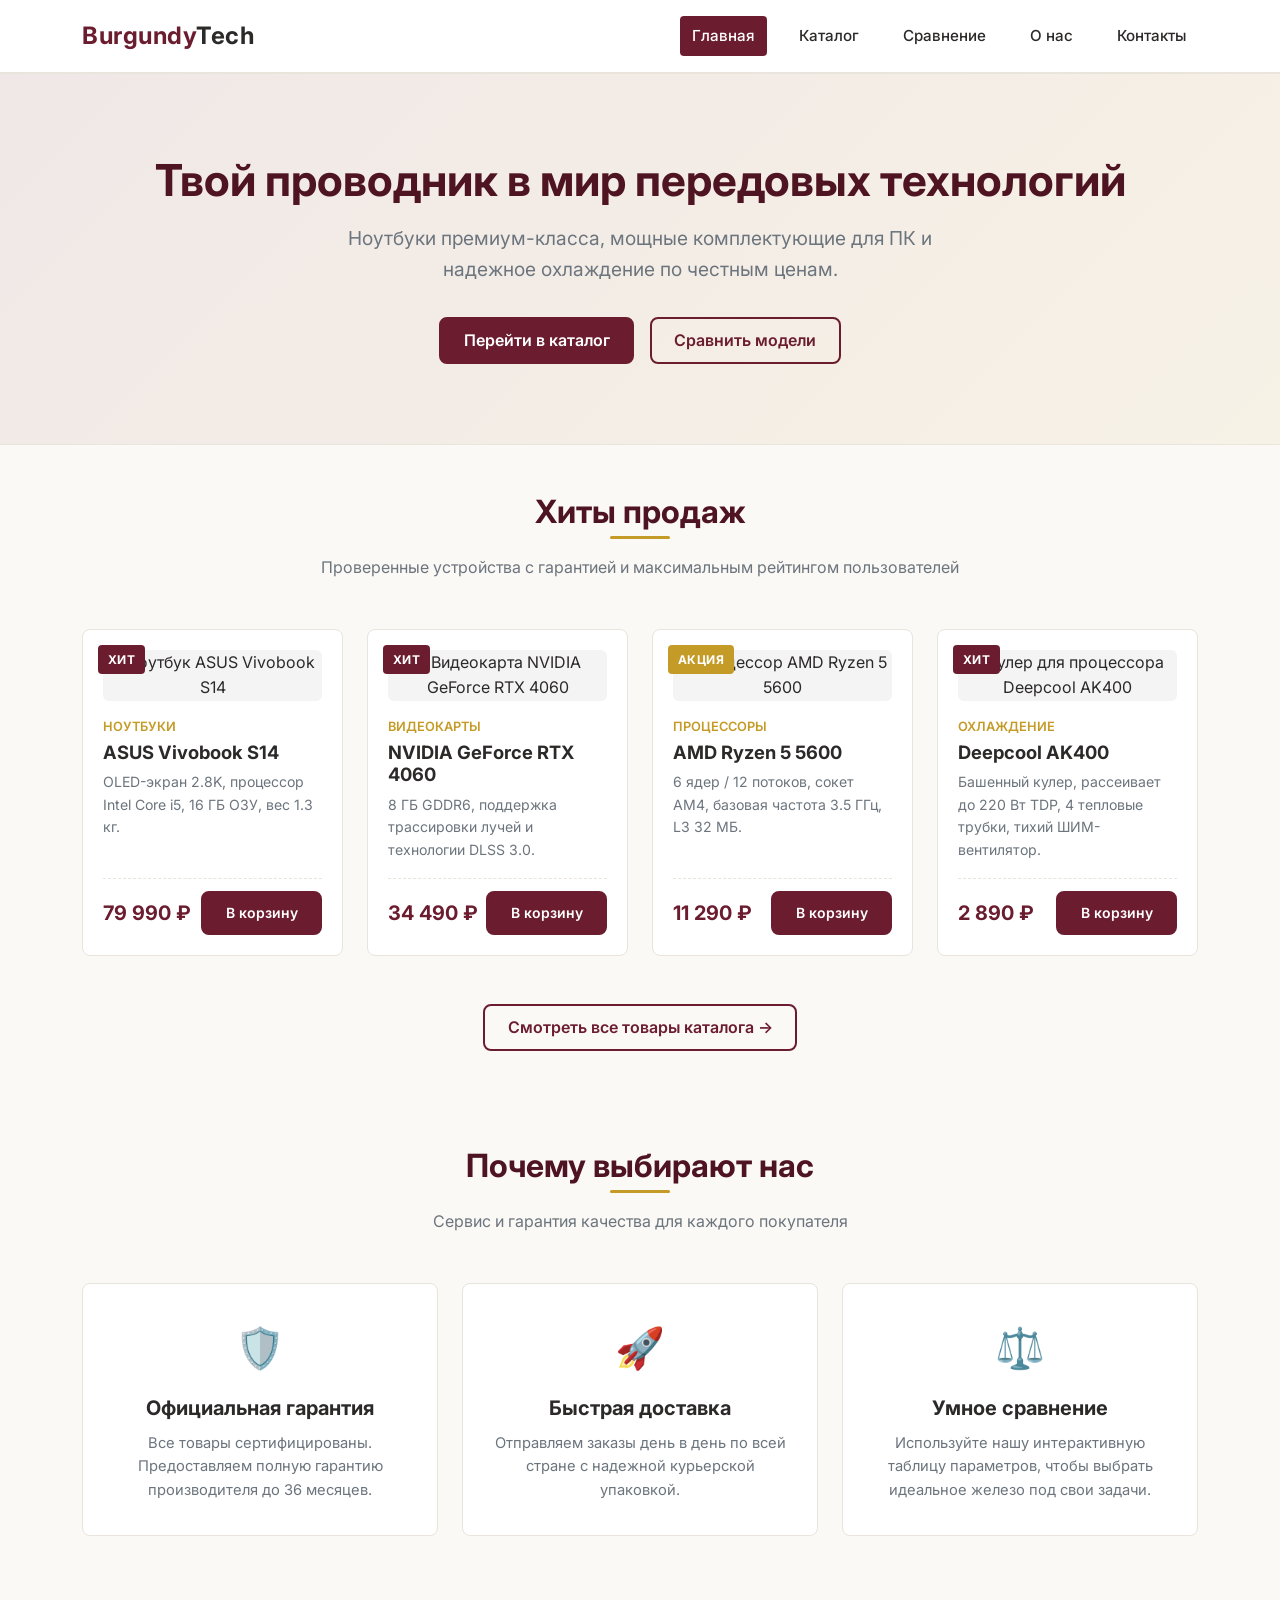
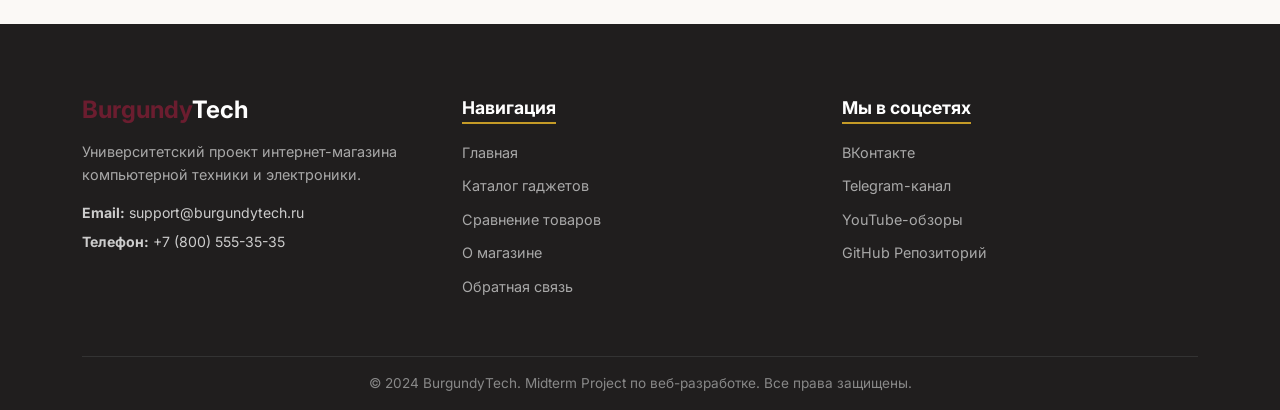
==== index.html @ b1517132 "Add homepage and product catalog" ====
<!DOCTYPE html>
<html lang="ru">
<head>
    <meta charset="UTF-8">
    <meta name="viewport" content="width=device-width, initial-scale=1.0">
    <title>BurgundyTech — Интернет-магазин современных гаджетов</title>
    <!-- Google Fonts: Inter -->
    <link rel="preconnect" href="https://fonts.googleapis.com">
    <link rel="preconnect" href="https://fonts.gstatic.com" crossorigin>
    <link href="https://fonts.googleapis.com/css2?family=Inter:wght@400;500;600;700&display=swap" rel="stylesheet">
    <!-- Bootstrap 5 CSS -->
    <link href="https://cdn.jsdelivr.net/npm/bootstrap@5.3.3/dist/css/bootstrap.min.css" rel="stylesheet">
    <!-- Собственные стили проекта -->
    <link rel="stylesheet" href="css/style.css">
</head>
<body>

    <!-- Шапка сайта -->
    <header class="site-header">
        <div class="container header-container">
            <a href="index.html" class="logo">
                <span class="logo-accent">Burgundy</span>Tech
            </a>
            <nav class="main-nav">
                <ul class="nav-list">
                    <li class="nav-item"><a href="index.html" class="nav-link active">Главная</a></li>
                    <li class="nav-item"><a href="catalog.html" class="nav-link">Каталог</a></li>
                    <li class="nav-item"><a href="compare.html" class="nav-link">Сравнение</a></li>
                    <li class="nav-item"><a href="about.html" class="nav-link">О нас</a></li>
                    <li class="nav-item"><a href="contact.html" class="nav-link">Контакты</a></li>
                </ul>
            </nav>
        </div>
    </header>

    <!-- Основной контент страницы -->
    <main>
        <!-- Баннер / Hero-секция -->
        <section class="hero-section text-center">
            <div class="container">
                <h1 class="hero-title">Твой проводник в мир передовых технологий</h1>
                <p class="hero-subtitle">
                    Ноутбуки премиум-класса, мощные комплектующие для ПК и надежное охлаждение по честным ценам.
                </p>
                <div class="hero-actions">
                    <a href="catalog.html" class="btn btn-burgundy">Перейти в каталог</a>
                    <a href="compare.html" class="btn btn-outline-burgundy">Сравнить модели</a>
                </div>
            </div>
        </section>

        <!-- Хиты продаж -->
        <section class="popular-products py-5">
            <div class="container">
                <div class="section-heading text-center mb-5">
                    <h2 class="section-title">Хиты продаж</h2>
                    <p class="section-subtitle">Проверенные устройства с гарантией и максимальным рейтингом пользователей</p>
                </div>

                <!-- Сетка карточек популярных товаров -->
                <div class="row g-4">
                    <!-- Товар 1: Ноутбук ASUS Vivobook S14 -->
                    <div class="col-12 col-md-6 col-lg-3">
                        <article class="product-card">
                            <span class="product-badge badge-hit">ХИТ</span>
                            <div class="product-image-wrap">
                                <img src="https://images.unsplash.com/photo-1496181133206-80ce9b88a853?auto=format&fit=crop&w=600&q=80" 
                                     alt="Ноутбук ASUS Vivobook S14" 
                                     class="product-image img-fluid" 
                                     loading="lazy">
                            </div>
                            <div class="product-info">
                                <span class="product-category">Ноутбуки</span>
                                <h3 class="product-title">ASUS Vivobook S14</h3>
                                <p class="product-desc">OLED-экран 2.8K, процессор Intel Core i5, 16 ГБ ОЗУ, вес 1.3 кг.</p>
                                <div class="product-footer">
                                    <span class="product-price">79 990 ₽</span>
                                    <a href="catalog.html" class="btn btn-sm btn-burgundy">В корзину</a>
                                </div>
                            </div>
                        </article>
                    </div>

                    <!-- Товар 2: Видеокарта RTX 4060 -->
                    <div class="col-12 col-md-6 col-lg-3">
                        <article class="product-card">
                            <span class="product-badge badge-hit">ХИТ</span>
                            <div class="product-image-wrap">
                                <img src="https://images.unsplash.com/photo-1591488320449-011701bb6704?auto=format&fit=crop&w=600&q=80" 
                                     alt="Видеокарта NVIDIA GeForce RTX 4060" 
                                     class="product-image img-fluid" 
                                     loading="lazy">
                            </div>
                            <div class="product-info">
                                <span class="product-category">Видеокарты</span>
                                <h3 class="product-title">NVIDIA GeForce RTX 4060</h3>
                                <p class="product-desc">8 ГБ GDDR6, поддержка трассировки лучей и технологии DLSS 3.0.</p>
                                <div class="product-footer">
                                    <span class="product-price">34 490 ₽</span>
                                    <a href="catalog.html" class="btn btn-sm btn-burgundy">В корзину</a>
                                </div>
                            </div>
                        </article>
                    </div>

                    <!-- Товар 3: Процессор AMD Ryzen 5 5600 -->
                    <div class="col-12 col-md-6 col-lg-3">
                        <article class="product-card">
                            <span class="product-badge badge-sale">АКЦИЯ</span>
                            <div class="product-image-wrap">
                                <img src="https://images.unsplash.com/photo-1591799264318-7e6ef8ddb7ea?auto=format&fit=crop&w=600&q=80" 
                                     alt="Процессор AMD Ryzen 5 5600" 
                                     class="product-image img-fluid" 
                                     loading="lazy">
                            </div>
                            <div class="product-info">
                                <span class="product-category">Процессоры</span>
                                <h3 class="product-title">AMD Ryzen 5 5600</h3>
                                <p class="product-desc">6 ядер / 12 потоков, сокет AM4, базовая частота 3.5 ГГц, L3 32 МБ.</p>
                                <div class="product-footer">
                                    <span class="product-price">11 290 ₽</span>
                                    <a href="catalog.html" class="btn btn-sm btn-burgundy">В корзину</a>
                                </div>
                            </div>
                        </article>
                    </div>

                    <!-- Товар 4: Кулер Deepcool AK400 -->
                    <div class="col-12 col-md-6 col-lg-3">
                        <article class="product-card">
                            <span class="product-badge badge-hit">ХИТ</span>
                            <div class="product-image-wrap">
                                <img src="https://images.unsplash.com/photo-1587202372634-32705e3bf49c?auto=format&fit=crop&w=600&q=80" 
                                     alt="Кулер для процессора Deepcool AK400" 
                                     class="product-image img-fluid" 
                                     loading="lazy">
                            </div>
                            <div class="product-info">
                                <span class="product-category">Охлаждение</span>
                                <h3 class="product-title">Deepcool AK400</h3>
                                <p class="product-desc">Башенный кулер, рассеивает до 220 Вт TDP, 4 тепловые трубки, тихий ШИМ-вентилятор.</p>
                                <div class="product-footer">
                                    <span class="product-price">2 890 ₽</span>
                                    <a href="catalog.html" class="btn btn-sm btn-burgundy">В корзину</a>
                                </div>
                            </div>
                        </article>
                    </div>
                </div>

                <div class="text-center mt-5">
                    <a href="catalog.html" class="btn btn-outline-burgundy">Смотреть все товары каталога →</a>
                </div>
            </div>
        </section>

        <!-- Преимущества магазина -->
        <section class="features-section py-5">
            <div class="container">
                <div class="section-heading text-center mb-5">
                    <h2 class="section-title">Почему выбирают нас</h2>
                    <p class="section-subtitle">Сервис и гарантия качества для каждого покупателя</p>
                </div>
                <div class="row g-4">
                    <div class="col-12 col-md-4">
                        <div class="feature-box text-center">
                            <div class="feature-icon">🛡️</div>
                            <h3 class="feature-title">Официальная гарантия</h3>
                            <p class="feature-text">Все товары сертифицированы. Предоставляем полную гарантию производителя до 36 месяцев.</p>
                        </div>
                    </div>
                    <div class="col-12 col-md-4">
                        <div class="feature-box text-center">
                            <div class="feature-icon">🚀</div>
                            <h3 class="feature-title">Быстрая доставка</h3>
                            <p class="feature-text">Отправляем заказы день в день по всей стране с надежной курьерской упаковкой.</p>
                        </div>
                    </div>
                    <div class="col-12 col-md-4">
                        <div class="feature-box text-center">
                            <div class="feature-icon">⚖️</div>
                            <h3 class="feature-title">Умное сравнение</h3>
                            <p class="feature-text">Используйте нашу интерактивную таблицу параметров, чтобы выбрать идеальное железо под свои задачи.</p>
                        </div>
                    </div>
                </div>
            </div>
        </section>
    </main>

    <!-- Подвал сайта -->
    <footer class="site-footer">
        <div class="container">
            <div class="row g-4 py-5">
                <div class="col-12 col-md-4">
                    <h4 class="footer-brand"><span class="logo-accent">Burgundy</span>Tech</h4>
                    <p class="footer-desc">
                        Университетский проект интернет-магазина компьютерной техники и электроники.
                    </p>
                    <p class="footer-contact"><strong>Email:</strong> support@burgundytech.ru</p>
                    <p class="footer-contact"><strong>Телефон:</strong> +7 (800) 555-35-35</p>
                </div>
                <div class="col-6 col-md-4">
                    <h5 class="footer-title">Навигация</h5>
                    <ul class="footer-links">
                        <li><a href="index.html">Главная</a></li>
                        <li><a href="catalog.html">Каталог гаджетов</a></li>
                        <li><a href="compare.html">Сравнение товаров</a></li>
                        <li><a href="about.html">О магазине</a></li>
                        <li><a href="contact.html">Обратная связь</a></li>
                    </ul>
                </div>
                <div class="col-6 col-md-4">
                    <h5 class="footer-title">Мы в соцсетях</h5>
                    <ul class="footer-links">
                        <li><a href="https://vk.com" target="_blank" rel="noopener">ВКонтакте</a></li>
                        <li><a href="https://t.me" target="_blank" rel="noopener">Telegram-канал</a></li>
                        <li><a href="https://youtube.com" target="_blank" rel="noopener">YouTube-обзоры</a></li>
                        <li><a href="https://github.com" target="_blank" rel="noopener">GitHub Репозиторий</a></li>
                    </ul>
                </div>
            </div>
            <div class="footer-bottom text-center py-3">
                <p class="mb-0">© 2024 BurgundyTech. Midterm Project по веб-разработке. Все права защищены.</p>
            </div>
        </div>
    </footer>

</body>
</html>
---- css/style.css ----
/* ==========================================================================
   1. ПЕРЕМЕННЫЕ И БАЗОВЫЕ НАСТРОЙКИ
   ========================================================================== */
:root {
    /* Цветовая палитра проекта */
    --color-primary: #6b1d2f;        /* Благородный бургунди */
    --color-primary-dark: #4f1422;   /* Темный бургунди для hover-состояний */
    --color-accent: #c59b27;         /* Песочно-золотой акцент */
    --color-bg-light: #fbf9f6;       /* Мягкий светлый/кремовый фон */
    --color-text-dark: #2c2929;      /* Глубокий темно-серый цвет для чтения */
    --color-text-muted: #6c757d;     /* Приглушенный серый текст */
    --color-border: #e9e4dc;         /* Цвет рамок и разделителей */
    --color-white: #ffffff;          /* Чистый белый цвет */

    /* Типографика и геометрия */
    --font-main: 'Inter', sans-serif;
    --border-radius: 8px;
    --transition-speed: 0.25s;
}

/* Сброс и базовые стили документа */
*, *::before, *::after {
    box-sizing: border-box;
}

body {
    font-family: var(--font-main);
    color: var(--color-text-dark);
    background-color: var(--color-bg-light);
    line-height: 1.6;
    margin: 0;
    padding: 0;
}

/* Заголовки */
h1, h2, h3, h4, h5, h6 {
    color: var(--color-text-dark);
    font-weight: 700;
}

a {
    color: var(--color-primary);
    text-decoration: none;
    transition: color var(--transition-speed) ease;
}

a:hover, a:focus {
    color: var(--color-primary-dark);
}

/* ==========================================================================
   2. ШАПКА И НАВИГАЦИЯ (FLEXBOX)
   ========================================================================== */
.site-header {
    background-color: var(--color-white);
    border-bottom: 2px solid var(--color-border);
    position: sticky;
    top: 0;
    z-index: 1000;
}

/* Flex-контейнер для логотипа и меню */
.header-container {
    display: flex;
    justify-content: space-between;
    align-items: center;
    padding-top: 1rem;
    padding-bottom: 1rem;
}

.logo {
    font-size: 1.5rem;
    font-weight: 700;
    color: var(--color-text-dark);
    letter-spacing: 0.5px;
}

.logo:hover {
    color: var(--color-text-dark);
}

.logo-accent {
    color: var(--color-primary);
}

/* Flex-меню навигации */
.nav-list {
    display: flex;
    list-style: none;
    margin: 0;
    padding: 0;
    gap: 1.25rem;
    align-items: center;
}

.nav-link {
    font-size: 0.95rem;
    font-weight: 500;
    color: var(--color-text-dark);
    padding: 0.5rem 0.75rem;
    border-radius: 4px;
    transition: all var(--transition-speed) ease;
}

.nav-link:hover, 
.nav-link:focus {
    color: var(--color-primary);
    background-color: rgba(107, 29, 47, 0.08);
}

.nav-link.active {
    color: var(--color-white);
    background-color: var(--color-primary);
}

/* ==========================================================================
   3. КНОПКИ (BUTTONS)
   ========================================================================== */
.btn-burgundy {
    background-color: var(--color-primary);
    color: var(--color-white);
    border: 2px solid var(--color-primary);
    border-radius: var(--border-radius);
    padding: 0.6rem 1.4rem;
    font-weight: 600;
    display: inline-block;
    transition: all var(--transition-speed) ease;
}

.btn-burgundy:hover, 
.btn-burgundy:focus {
    background-color: var(--color-primary-dark);
    border-color: var(--color-primary-dark);
    color: var(--color-white);
    transform: translateY(-2px);
    box-shadow: 0 4px 10px rgba(107, 29, 47, 0.25);
}

.btn-outline-burgundy {
    background-color: transparent;
    color: var(--color-primary);
    border: 2px solid var(--color-primary);
    border-radius: var(--border-radius);
    padding: 0.6rem 1.4rem;
    font-weight: 600;
    display: inline-block;
    transition: all var(--transition-speed) ease;
}

.btn-outline-burgundy:hover, 
.btn-outline-burgundy:focus {
    background-color: var(--color-primary);
    color: var(--color-white);
    transform: translateY(-2px);
    box-shadow: 0 4px 10px rgba(107, 29, 47, 0.2);
}

/* ==========================================================================
   4. СЕКЦИИ И ТИПОГРАФИКА
   ========================================================================== */
.hero-section {
    background: linear-gradient(135deg, rgba(107, 29, 47, 0.08) 0%, rgba(197, 155, 39, 0.08) 100%);
    padding: 5rem 1rem;
    border-bottom: 1px solid var(--color-border);
}

.hero-title {
    font-size: 2.75rem;
    margin-bottom: 1rem;
    color: var(--color-primary-dark);
}

.hero-subtitle {
    font-size: 1.2rem;
    color: var(--color-text-muted);
    max-width: 650px;
    margin: 0 auto 2rem auto;
}

.hero-actions {
    display: flex;
    gap: 1rem;
    justify-content: center;
    flex-wrap: wrap;
}

.section-title {
    font-size: 2rem;
    color: var(--color-primary-dark);
    position: relative;
    display: inline-block;
    padding-bottom: 0.5rem;
}

.section-title::after {
    content: '';
    position: absolute;
    bottom: 0;
    left: 50%;
    transform: translateX(-50%);
    width: 60px;
    height: 3px;
    background-color: var(--color-accent);
    border-radius: 2px;
}

.section-subtitle {
    color: var(--color-text-muted);
    font-size: 1rem;
    margin-top: 0.5rem;
}

/* ==========================================================================
   5. КАРТОЧКА ТОВАРА И ПОЗИЦИОНИРОВАНИЕ (RELATIVE / ABSOLUTE)
   ========================================================================== */
.product-card {
    position: relative; /* Для абсолютного позиционирования бейджа */
    background-color: var(--color-white);
    border: 1px solid var(--color-border);
    border-radius: var(--border-radius);
    padding: 1.25rem;
    display: flex;
    flex-direction: column;
    height: 100%;
    transition: transform var(--transition-speed) ease, box-shadow var(--transition-speed) ease;
}

.product-card:hover {
    transform: translateY(-5px);
    box-shadow: 0 8px 20px rgba(0, 0, 0, 0.08);
}

/* Бейджики: абсолютное позиционирование */
.product-badge {
    position: absolute;
    top: 15px;
    left: 15px;
    z-index: 5;
    padding: 0.3rem 0.6rem;
    font-size: 0.75rem;
    font-weight: 700;
    letter-spacing: 0.5px;
    border-radius: 4px;
    text-transform: uppercase;
}

.badge-hit {
    background-color: var(--color-primary);
    color: var(--color-white);
}

.badge-sale {
    background-color: var(--color-accent);
    color: var(--color-white);
}

.product-image-wrap {
    overflow: hidden;
    border-radius: 6px;
    background-color: #f4f4f4;
    text-align: center;
    margin-bottom: 1rem;
}

.product-image {
    width: 100%;
    height: 200px;
    object-fit: cover;
    transition: transform var(--transition-speed) ease;
}

.product-card:hover .product-image {
    transform: scale(1.03);
}

.product-info {
    display: flex;
    flex-direction: column;
    flex-grow: 1;
}

.product-category {
    font-size: 0.8rem;
    color: var(--color-accent);
    text-transform: uppercase;
    font-weight: 600;
    margin-bottom: 0.25rem;
}

.product-title {
    font-size: 1.15rem;
    margin-bottom: 0.5rem;
}

.product-desc {
    font-size: 0.88rem;
    color: var(--color-text-muted);
    flex-grow: 1;
    margin-bottom: 1rem;
}

.product-footer {
    display: flex;
    justify-content: space-between;
    align-items: center;
    margin-top: auto;
    padding-top: 0.75rem;
    border-top: 1px dashed var(--color-border);
}

.product-price {
    font-size: 1.25rem;
    font-weight: 700;
    color: var(--color-primary);
}

/* ==========================================================================
   6. СЕТКА КАТАЛОГА (CSS GRID)
   ========================================================================== */
.catalog-grid {
    display: grid;
    grid-template-columns: repeat(auto-fill, minmax(260px, 1fr));
    gap: 1.75rem;
}

.filter-badge-list {
    display: flex;
    gap: 0.5rem;
    flex-wrap: wrap;
    margin-bottom: 2rem;
}

.filter-badge {
    padding: 0.4rem 1rem;
    border-radius: 20px;
    border: 1px solid var(--color-border);
    background-color: var(--color-white);
    font-size: 0.85rem;
    font-weight: 500;
    color: var(--color-text-dark);
    cursor: pointer;
    transition: all var(--transition-speed) ease;
}

.filter-badge:hover, 
.filter-badge.active {
    background-color: var(--color-primary);
    color: var(--color-white);
    border-color: var(--color-primary);
}

/* ==========================================================================
   7. ТАБЛИЦА СРАВНЕНИЯ (:NTH-CHILD)
   ========================================================================== */
.compare-table-wrapper {
    background-color: var(--color-white);
    border-radius: var(--border-radius);
    border: 1px solid var(--color-border);
    overflow-x: auto;
    box-shadow: 0 4px 12px rgba(0, 0, 0, 0.03);
}

.compare-table {
    width: 100%;
    margin-bottom: 0;
    border-collapse: collapse;
}

.compare-table th, 
.compare-table td {
    padding: 1rem 1.25rem;
    vertical-align: middle;
    border: 1px solid var(--color-border);
}

.compare-table thead th {
    background-color: var(--color-primary);
    color: var(--color-white);
    font-weight: 600;
    text-align: center;
}

.compare-table thead th:first-child {
    text-align: left;
    background-color: var(--color-primary-dark);
}

/* Эффект чередования строк (:nth-child) */
.compare-table tbody tr:nth-child(even) {
    background-color: rgba(107, 29, 47, 0.03);
}

.compare-table tbody tr:hover {
    background-color: rgba(197, 155, 39, 0.08);
}

.param-title {
    font-weight: 600;
    color: var(--color-text-dark);
    background-color: var(--color-bg-light);
}

/* ==========================================================================
   8. ФОРМА ОБРАТНОЙ СВЯЗИ (:FOCUS)
   ========================================================================== */
.contact-card {
    background-color: var(--color-white);
    border: 1px solid var(--color-border);
    border-radius: var(--border-radius);
    padding: 2.5rem;
    box-shadow: 0 4px 15px rgba(0, 0, 0, 0.04);
}

.form-label {
    font-weight: 600;
    font-size: 0.9rem;
    margin-bottom: 0.4rem;
}

.form-control, .form-select {
    border: 1px solid var(--color-border);
    border-radius: 6px;
    padding: 0.65rem 0.9rem;
    font-size: 0.95rem;
    transition: border-color var(--transition-speed) ease, box-shadow var(--transition-speed) ease;
}

/* Стилизация :focus для полей формы */
.form-control:focus, 
.form-select:focus {
    border-color: var(--color-primary);
    box-shadow: 0 0 0 0.2rem rgba(107, 29, 47, 0.2);
    outline: none;
}

/* ==========================================================================
   9. БЛОКИ ПРЕИМУЩЕСТВ И «О НАС»
   ========================================================================== */
.feature-box, .about-card {
    background-color: var(--color-white);
    border: 1px solid var(--color-border);
    border-radius: var(--border-radius);
    padding: 2rem 1.5rem;
    height: 100%;
    transition: transform var(--transition-speed) ease;
}

.feature-box:hover, .about-card:hover {
    transform: translateY(-4px);
}

.feature-icon {
    font-size: 2.5rem;
    margin-bottom: 1rem;
}

.feature-title {
    font-size: 1.25rem;
    margin-bottom: 0.75rem;
}

.feature-text {
    color: var(--color-text-muted);
    font-size: 0.92rem;
    margin-bottom: 0;
}

/* Статистика на странице «О нас» */
.stat-box {
    text-align: center;
    padding: 1.5rem;
    background-color: var(--color-white);
    border: 1px solid var(--color-border);
    border-radius: var(--border-radius);
}

.stat-number {
    font-size: 2.5rem;
    font-weight: 700;
    color: var(--color-primary);
    display: block;
}

.stat-text {
    font-size: 0.95rem;
    color: var(--color-text-muted);
}

/* ==========================================================================
   10. ПОДВАЛ (FOOTER)
   ========================================================================== */
.site-footer {
    background-color: #201e1e;
    color: #e5e5e5;
    margin-top: 4rem;
}

.footer-brand {
    color: var(--color-white);
    margin-bottom: 1rem;
}

.footer-desc {
    color: #a8a8a8;
    font-size: 0.9rem;
}

.footer-contact {
    color: #cccccc;
    font-size: 0.88rem;
    margin-bottom: 0.4rem;
}

.footer-title {
    color: var(--color-white);
    font-size: 1.1rem;
    margin-bottom: 1rem;
    border-bottom: 2px solid var(--color-accent);
    display: inline-block;
    padding-bottom: 0.25rem;
}

.footer-links {
    list-style: none;
    padding: 0;
    margin: 0;
}

.footer-links li {
    margin-bottom: 0.5rem;
}

.footer-links a {
    color: #a8a8a8;
    font-size: 0.9rem;
    transition: color var(--transition-speed) ease;
}

.footer-links a:hover, 
.footer-links a:focus {
    color: var(--color-accent);
    padding-left: 4px;
}

.footer-bottom {
    border-top: 1px solid #333333;
    color: #888888;
    font-size: 0.85rem;
}

/* ==========================================================================
   11. КАСТОМНЫЕ МЕДИА-ЗАПРОСЫ (@MEDIA BREAKPOINTS)
   ========================================================================== */

/* Брейкпоинт 1: Планшеты (экраны до 768px) */
@media (max-width: 768px) {
    .header-container {
        flex-direction: column;
        gap: 1rem;
        text-align: center;
    }

    .nav-list {
        flex-wrap: wrap;
        justify-content: center;
        gap: 0.5rem;
    }

    .hero-title {
        font-size: 2rem;
    }

    .hero-subtitle {
        font-size: 1rem;
    }

    .hero-actions {
        flex-direction: column;
        align-items: stretch;
    }

    .contact-card {
        padding: 1.5rem;
    }
}

/* Брейкпоинт 2: Смартфоны (экраны до 576px) */
@media (max-width: 576px) {
    .section-title {
        font-size: 1.6rem;
    }

    .nav-link {
        font-size: 0.85rem;
        padding: 0.4rem 0.6rem;
    }

    .product-price {
        font-size: 1.1rem;
    }

    .btn-burgundy, .btn-outline-burgundy {
        width: 100%;
        text-align: center;
    }
}
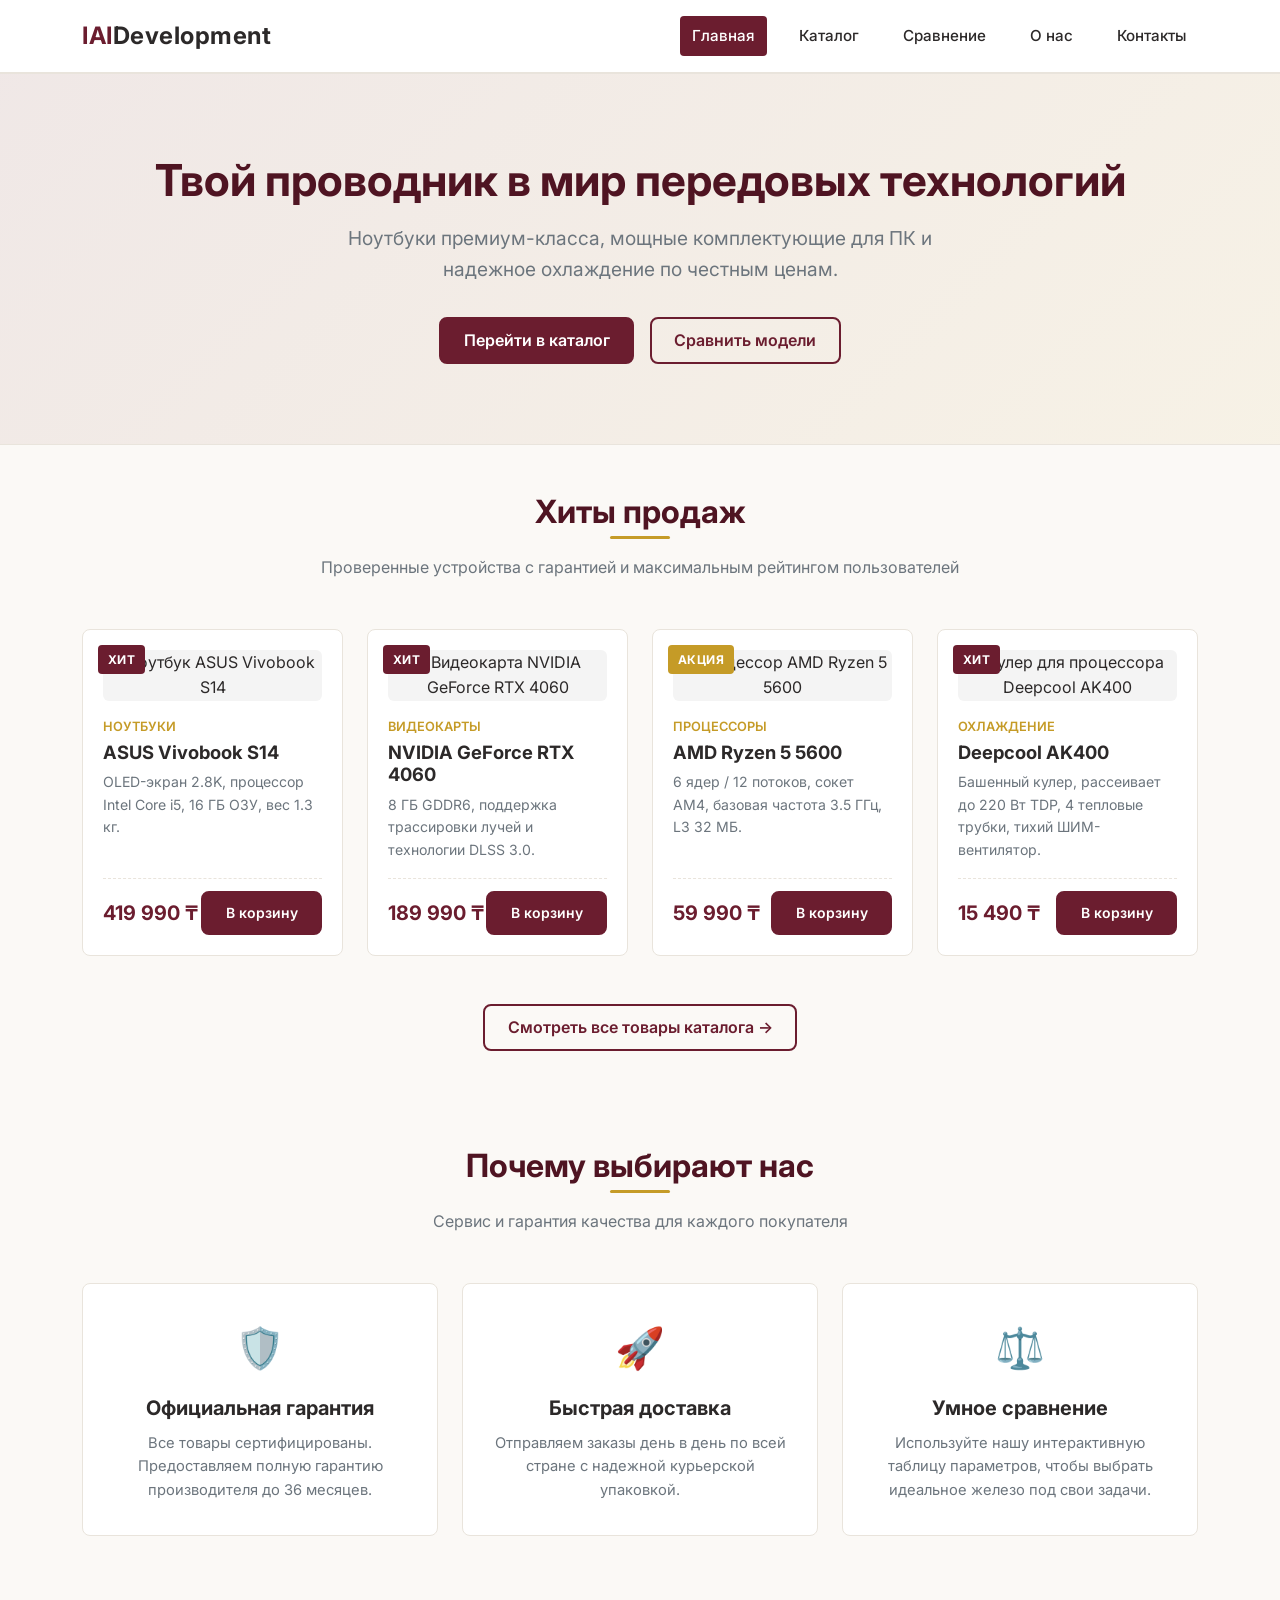
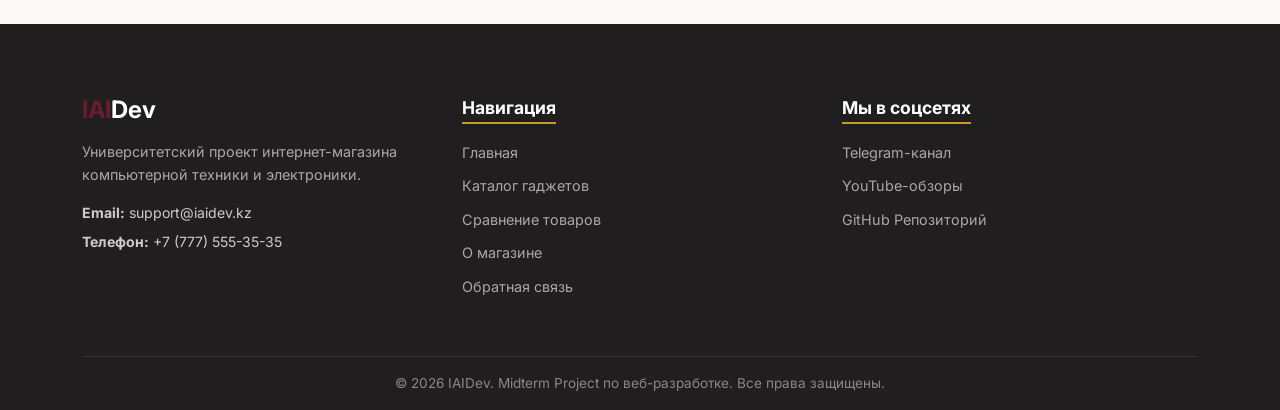
==== commit 17c0a3ce: "Add about, contact, comparison pages" ====
--- a/index.html
+++ b/index.html
@@ -3,23 +3,19 @@
 <head>
     <meta charset="UTF-8">
     <meta name="viewport" content="width=device-width, initial-scale=1.0">
-    <title>BurgundyTech — Интернет-магазин современных гаджетов</title>
-    <!-- Google Fonts: Inter -->
+    <title>IAIDev — Интернет-магазин современных гаджетов</title>
     <link rel="preconnect" href="https://fonts.googleapis.com">
     <link rel="preconnect" href="https://fonts.gstatic.com" crossorigin>
     <link href="https://fonts.googleapis.com/css2?family=Inter:wght@400;500;600;700&display=swap" rel="stylesheet">
-    <!-- Bootstrap 5 CSS -->
     <link href="https://cdn.jsdelivr.net/npm/bootstrap@5.3.3/dist/css/bootstrap.min.css" rel="stylesheet">
-    <!-- Собственные стили проекта -->
     <link rel="stylesheet" href="css/style.css">
 </head>
 <body>
 
-    <!-- Шапка сайта -->
     <header class="site-header">
         <div class="container header-container">
             <a href="index.html" class="logo">
-                <span class="logo-accent">Burgundy</span>Tech
+                <span class="logo-accent">IAI</span>Development
             </a>
             <nav class="main-nav">
                 <ul class="nav-list">
@@ -33,9 +29,7 @@
         </div>
     </header>
 
-    <!-- Основной контент страницы -->
     <main>
-        <!-- Баннер / Hero-секция -->
         <section class="hero-section text-center">
             <div class="container">
                 <h1 class="hero-title">Твой проводник в мир передовых технологий</h1>
@@ -49,7 +43,6 @@
             </div>
         </section>
 
-        <!-- Хиты продаж -->
         <section class="popular-products py-5">
             <div class="container">
                 <div class="section-heading text-center mb-5">
@@ -57,9 +50,7 @@
                     <p class="section-subtitle">Проверенные устройства с гарантией и максимальным рейтингом пользователей</p>
                 </div>
 
-                <!-- Сетка карточек популярных товаров -->
                 <div class="row g-4">
-                    <!-- Товар 1: Ноутбук ASUS Vivobook S14 -->
                     <div class="col-12 col-md-6 col-lg-3">
                         <article class="product-card">
                             <span class="product-badge badge-hit">ХИТ</span>
@@ -74,14 +65,13 @@
                                 <h3 class="product-title">ASUS Vivobook S14</h3>
                                 <p class="product-desc">OLED-экран 2.8K, процессор Intel Core i5, 16 ГБ ОЗУ, вес 1.3 кг.</p>
                                 <div class="product-footer">
-                                    <span class="product-price">79 990 ₽</span>
-                                    <a href="catalog.html" class="btn btn-sm btn-burgundy">В корзину</a>
-                                </div>
-                            </div>
-                        </article>
-                    </div>
-
-                    <!-- Товар 2: Видеокарта RTX 4060 -->
+                                    <span class="product-price">419 990 ₸</span>
+                                    <a href="catalog.html" class="btn btn-sm btn-burgundy">В корзину</a>
+                                </div>
+                            </div>
+                        </article>
+                    </div>
+
                     <div class="col-12 col-md-6 col-lg-3">
                         <article class="product-card">
                             <span class="product-badge badge-hit">ХИТ</span>
@@ -96,14 +86,13 @@
                                 <h3 class="product-title">NVIDIA GeForce RTX 4060</h3>
                                 <p class="product-desc">8 ГБ GDDR6, поддержка трассировки лучей и технологии DLSS 3.0.</p>
                                 <div class="product-footer">
-                                    <span class="product-price">34 490 ₽</span>
-                                    <a href="catalog.html" class="btn btn-sm btn-burgundy">В корзину</a>
-                                </div>
-                            </div>
-                        </article>
-                    </div>
-
-                    <!-- Товар 3: Процессор AMD Ryzen 5 5600 -->
+                                    <span class="product-price">189 990 ₸</span>
+                                    <a href="catalog.html" class="btn btn-sm btn-burgundy">В корзину</a>
+                                </div>
+                            </div>
+                        </article>
+                    </div>
+
                     <div class="col-12 col-md-6 col-lg-3">
                         <article class="product-card">
                             <span class="product-badge badge-sale">АКЦИЯ</span>
@@ -118,14 +107,13 @@
                                 <h3 class="product-title">AMD Ryzen 5 5600</h3>
                                 <p class="product-desc">6 ядер / 12 потоков, сокет AM4, базовая частота 3.5 ГГц, L3 32 МБ.</p>
                                 <div class="product-footer">
-                                    <span class="product-price">11 290 ₽</span>
-                                    <a href="catalog.html" class="btn btn-sm btn-burgundy">В корзину</a>
-                                </div>
-                            </div>
-                        </article>
-                    </div>
-
-                    <!-- Товар 4: Кулер Deepcool AK400 -->
+                                    <span class="product-price">59 990 ₸</span>
+                                    <a href="catalog.html" class="btn btn-sm btn-burgundy">В корзину</a>
+                                </div>
+                            </div>
+                        </article>
+                    </div>
+
                     <div class="col-12 col-md-6 col-lg-3">
                         <article class="product-card">
                             <span class="product-badge badge-hit">ХИТ</span>
@@ -140,7 +128,7 @@
                                 <h3 class="product-title">Deepcool AK400</h3>
                                 <p class="product-desc">Башенный кулер, рассеивает до 220 Вт TDP, 4 тепловые трубки, тихий ШИМ-вентилятор.</p>
                                 <div class="product-footer">
-                                    <span class="product-price">2 890 ₽</span>
+                                    <span class="product-price">15 490 ₸</span>
                                     <a href="catalog.html" class="btn btn-sm btn-burgundy">В корзину</a>
                                 </div>
                             </div>
@@ -154,7 +142,6 @@
             </div>
         </section>
 
-        <!-- Преимущества магазина -->
         <section class="features-section py-5">
             <div class="container">
                 <div class="section-heading text-center mb-5">
@@ -188,17 +175,16 @@
         </section>
     </main>
 
-    <!-- Подвал сайта -->
     <footer class="site-footer">
         <div class="container">
             <div class="row g-4 py-5">
                 <div class="col-12 col-md-4">
-                    <h4 class="footer-brand"><span class="logo-accent">Burgundy</span>Tech</h4>
+                    <h4 class="footer-brand"><span class="logo-accent">IAI</span>Dev</h4>
                     <p class="footer-desc">
                         Университетский проект интернет-магазина компьютерной техники и электроники.
                     </p>
-                    <p class="footer-contact"><strong>Email:</strong> support@burgundytech.ru</p>
-                    <p class="footer-contact"><strong>Телефон:</strong> +7 (800) 555-35-35</p>
+                    <p class="footer-contact"><strong>Email:</strong> support@iaidev.kz</p>
+                    <p class="footer-contact"><strong>Телефон:</strong> +7 (777) 555-35-35</p>
                 </div>
                 <div class="col-6 col-md-4">
                     <h5 class="footer-title">Навигация</h5>
@@ -213,7 +199,6 @@
                 <div class="col-6 col-md-4">
                     <h5 class="footer-title">Мы в соцсетях</h5>
                     <ul class="footer-links">
-                        <li><a href="https://vk.com" target="_blank" rel="noopener">ВКонтакте</a></li>
                         <li><a href="https://t.me" target="_blank" rel="noopener">Telegram-канал</a></li>
                         <li><a href="https://youtube.com" target="_blank" rel="noopener">YouTube-обзоры</a></li>
                         <li><a href="https://github.com" target="_blank" rel="noopener">GitHub Репозиторий</a></li>
@@ -221,7 +206,7 @@
                 </div>
             </div>
             <div class="footer-bottom text-center py-3">
-                <p class="mb-0">© 2024 BurgundyTech. Midterm Project по веб-разработке. Все права защищены.</p>
+                <p class="mb-0">© 2026 IAIDev. Midterm Project по веб-разработке. Все права защищены.</p>
             </div>
         </div>
     </footer>
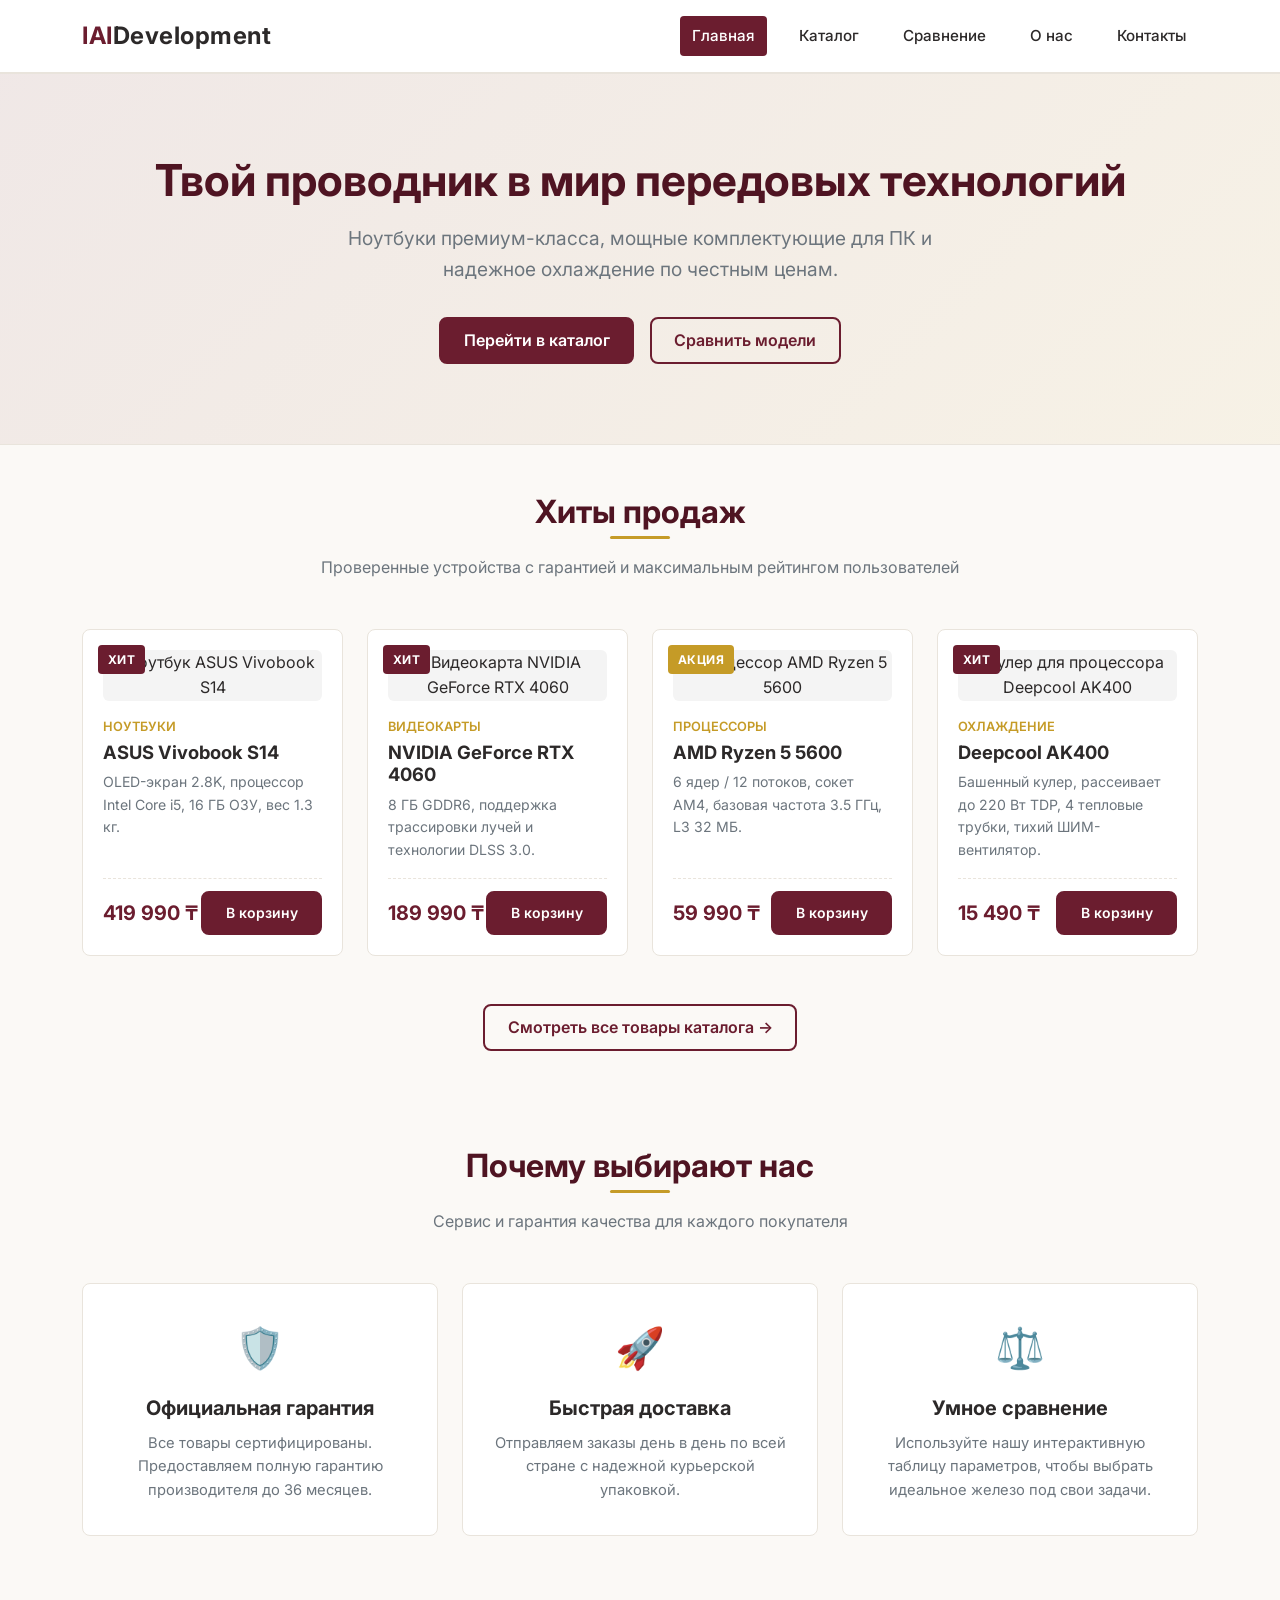
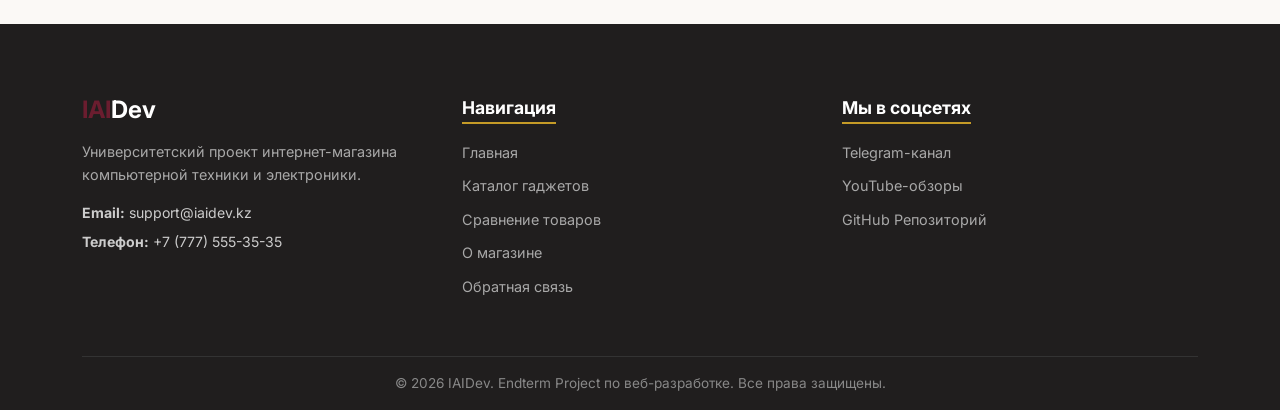
==== commit 7e0fb7af: "Add search, forms, list, gallery" ====
--- a/index.html
+++ b/index.html
@@ -206,10 +206,13 @@
                 </div>
             </div>
             <div class="footer-bottom text-center py-3">
-                <p class="mb-0">© 2026 IAIDev. Midterm Project по веб-разработке. Все права защищены.</p>
+                <p class="mb-0">© 2026 IAIDev. Endterm Project по веб-разработке. Все права защищены.</p>
             </div>
         </div>
     </footer>
 
+    <script src="https://code.jquery.com/jquery-3.7.1.min.js"></script>
+    <script src="https://cdn.jsdelivr.net/npm/bootstrap@5.3.3/dist/js/bootstrap.bundle.min.js"></script>
+    <script src="js/script.js"></script>
 </body>
 </html>
--- a/css/style.css
+++ b/css/style.css
@@ -1,24 +1,18 @@
-/* ==========================================================================
-   1. ПЕРЕМЕННЫЕ И БАЗОВЫЕ НАСТРОЙКИ
-   ========================================================================== */
 :root {
-    /* Цветовая палитра проекта */
-    --color-primary: #6b1d2f;        /* Благородный бургунди */
-    --color-primary-dark: #4f1422;   /* Темный бургунди для hover-состояний */
-    --color-accent: #c59b27;         /* Песочно-золотой акцент */
-    --color-bg-light: #fbf9f6;       /* Мягкий светлый/кремовый фон */
-    --color-text-dark: #2c2929;      /* Глубокий темно-серый цвет для чтения */
-    --color-text-muted: #6c757d;     /* Приглушенный серый текст */
-    --color-border: #e9e4dc;         /* Цвет рамок и разделителей */
-    --color-white: #ffffff;          /* Чистый белый цвет */
-
-    /* Типографика и геометрия */
+    --color-primary: #6b1d2f;
+    --color-primary-dark: #4f1422;
+    --color-accent: #c59b27;
+    --color-bg-light: #fbf9f6;
+    --color-text-dark: #2c2929;
+    --color-text-muted: #6c757d;
+    --color-border: #e9e4dc;         
+    --color-white: #ffffff;          
+
     --font-main: 'Inter', sans-serif;
     --border-radius: 8px;
     --transition-speed: 0.25s;
 }
 
-/* Сброс и базовые стили документа */
 *, *::before, *::after {
     box-sizing: border-box;
 }
@@ -32,7 +26,6 @@
     padding: 0;
 }
 
-/* Заголовки */
 h1, h2, h3, h4, h5, h6 {
     color: var(--color-text-dark);
     font-weight: 700;
@@ -48,9 +41,6 @@
     color: var(--color-primary-dark);
 }
 
-/* ==========================================================================
-   2. ШАПКА И НАВИГАЦИЯ (FLEXBOX)
-   ========================================================================== */
 .site-header {
     background-color: var(--color-white);
     border-bottom: 2px solid var(--color-border);
@@ -59,7 +49,6 @@
     z-index: 1000;
 }
 
-/* Flex-контейнер для логотипа и меню */
 .header-container {
     display: flex;
     justify-content: space-between;
@@ -83,7 +72,6 @@
     color: var(--color-primary);
 }
 
-/* Flex-меню навигации */
 .nav-list {
     display: flex;
     list-style: none;
@@ -113,9 +101,6 @@
     background-color: var(--color-primary);
 }
 
-/* ==========================================================================
-   3. КНОПКИ (BUTTONS)
-   ========================================================================== */
 .btn-burgundy {
     background-color: var(--color-primary);
     color: var(--color-white);
@@ -155,9 +140,6 @@
     box-shadow: 0 4px 10px rgba(107, 29, 47, 0.2);
 }
 
-/* ==========================================================================
-   4. СЕКЦИИ И ТИПОГРАФИКА
-   ========================================================================== */
 .hero-section {
     background: linear-gradient(135deg, rgba(107, 29, 47, 0.08) 0%, rgba(197, 155, 39, 0.08) 100%);
     padding: 5rem 1rem;
@@ -210,11 +192,8 @@
     margin-top: 0.5rem;
 }
 
-/* ==========================================================================
-   5. КАРТОЧКА ТОВАРА И ПОЗИЦИОНИРОВАНИЕ (RELATIVE / ABSOLUTE)
-   ========================================================================== */
 .product-card {
-    position: relative; /* Для абсолютного позиционирования бейджа */
+    position: relative;
     background-color: var(--color-white);
     border: 1px solid var(--color-border);
     border-radius: var(--border-radius);
@@ -230,7 +209,6 @@
     box-shadow: 0 8px 20px rgba(0, 0, 0, 0.08);
 }
 
-/* Бейджики: абсолютное позиционирование */
 .product-badge {
     position: absolute;
     top: 15px;
@@ -314,9 +292,6 @@
     color: var(--color-primary);
 }
 
-/* ==========================================================================
-   6. СЕТКА КАТАЛОГА (CSS GRID)
-   ========================================================================== */
 .catalog-grid {
     display: grid;
     grid-template-columns: repeat(auto-fill, minmax(260px, 1fr));
@@ -349,9 +324,6 @@
     border-color: var(--color-primary);
 }
 
-/* ==========================================================================
-   7. ТАБЛИЦА СРАВНЕНИЯ (:NTH-CHILD)
-   ========================================================================== */
 .compare-table-wrapper {
     background-color: var(--color-white);
     border-radius: var(--border-radius);
@@ -385,7 +357,6 @@
     background-color: var(--color-primary-dark);
 }
 
-/* Эффект чередования строк (:nth-child) */
 .compare-table tbody tr:nth-child(even) {
     background-color: rgba(107, 29, 47, 0.03);
 }
@@ -400,9 +371,6 @@
     background-color: var(--color-bg-light);
 }
 
-/* ==========================================================================
-   8. ФОРМА ОБРАТНОЙ СВЯЗИ (:FOCUS)
-   ========================================================================== */
 .contact-card {
     background-color: var(--color-white);
     border: 1px solid var(--color-border);
@@ -425,7 +393,6 @@
     transition: border-color var(--transition-speed) ease, box-shadow var(--transition-speed) ease;
 }
 
-/* Стилизация :focus для полей формы */
 .form-control:focus, 
 .form-select:focus {
     border-color: var(--color-primary);
@@ -433,9 +400,6 @@
     outline: none;
 }
 
-/* ==========================================================================
-   9. БЛОКИ ПРЕИМУЩЕСТВ И «О НАС»
-   ========================================================================== */
 .feature-box, .about-card {
     background-color: var(--color-white);
     border: 1px solid var(--color-border);
@@ -465,7 +429,6 @@
     margin-bottom: 0;
 }
 
-/* Статистика на странице «О нас» */
 .stat-box {
     text-align: center;
     padding: 1.5rem;
@@ -486,9 +449,6 @@
     color: var(--color-text-muted);
 }
 
-/* ==========================================================================
-   10. ПОДВАЛ (FOOTER)
-   ========================================================================== */
 .site-footer {
     background-color: #201e1e;
     color: #e5e5e5;
@@ -548,11 +508,6 @@
     font-size: 0.85rem;
 }
 
-/* ==========================================================================
-   11. КАСТОМНЫЕ МЕДИА-ЗАПРОСЫ (@MEDIA BREAKPOINTS)
-   ========================================================================== */
-
-/* Брейкпоинт 1: Планшеты (экраны до 768px) */
 @media (max-width: 768px) {
     .header-container {
         flex-direction: column;
@@ -584,7 +539,6 @@
     }
 }
 
-/* Брейкпоинт 2: Смартфоны (экраны до 576px) */
 @media (max-width: 576px) {
     .section-title {
         font-size: 1.6rem;
@@ -603,4 +557,53 @@
         width: 100%;
         text-align: center;
     }
-}+}
+.text-burgundy {
+    color: var(--color-primary);
+}
+
+.gallery-item {
+    padding: 0;
+    overflow: hidden;
+    border-color: var(--color-border);
+    color: var(--color-text-dark);
+}
+
+.gallery-item:hover, .gallery-item:focus-visible {
+    border-color: var(--color-primary);
+    box-shadow: 0 4px 15px rgba(107, 29, 47, 0.15);
+}
+
+.gallery-thumbnail {
+    height: 220px;
+    object-fit: cover;
+}
+
+.lightbox-image {
+    width: 100%;
+    height: 55vh;
+    object-fit: contain;
+}
+
+#productRows td:first-child {
+    overflow-wrap: anywhere;
+    min-width: 150px;
+}
+
+.table-actions {
+    display: flex;
+    flex-wrap: wrap;
+    gap: 0.5rem;
+    min-width: 160px;
+}
+
+.product-price {
+    white-space: nowrap;
+}
+
+@media (max-width: 576px) {
+    .product-footer {
+        flex-wrap: wrap;
+        gap: 0.75rem;
+    }
+}
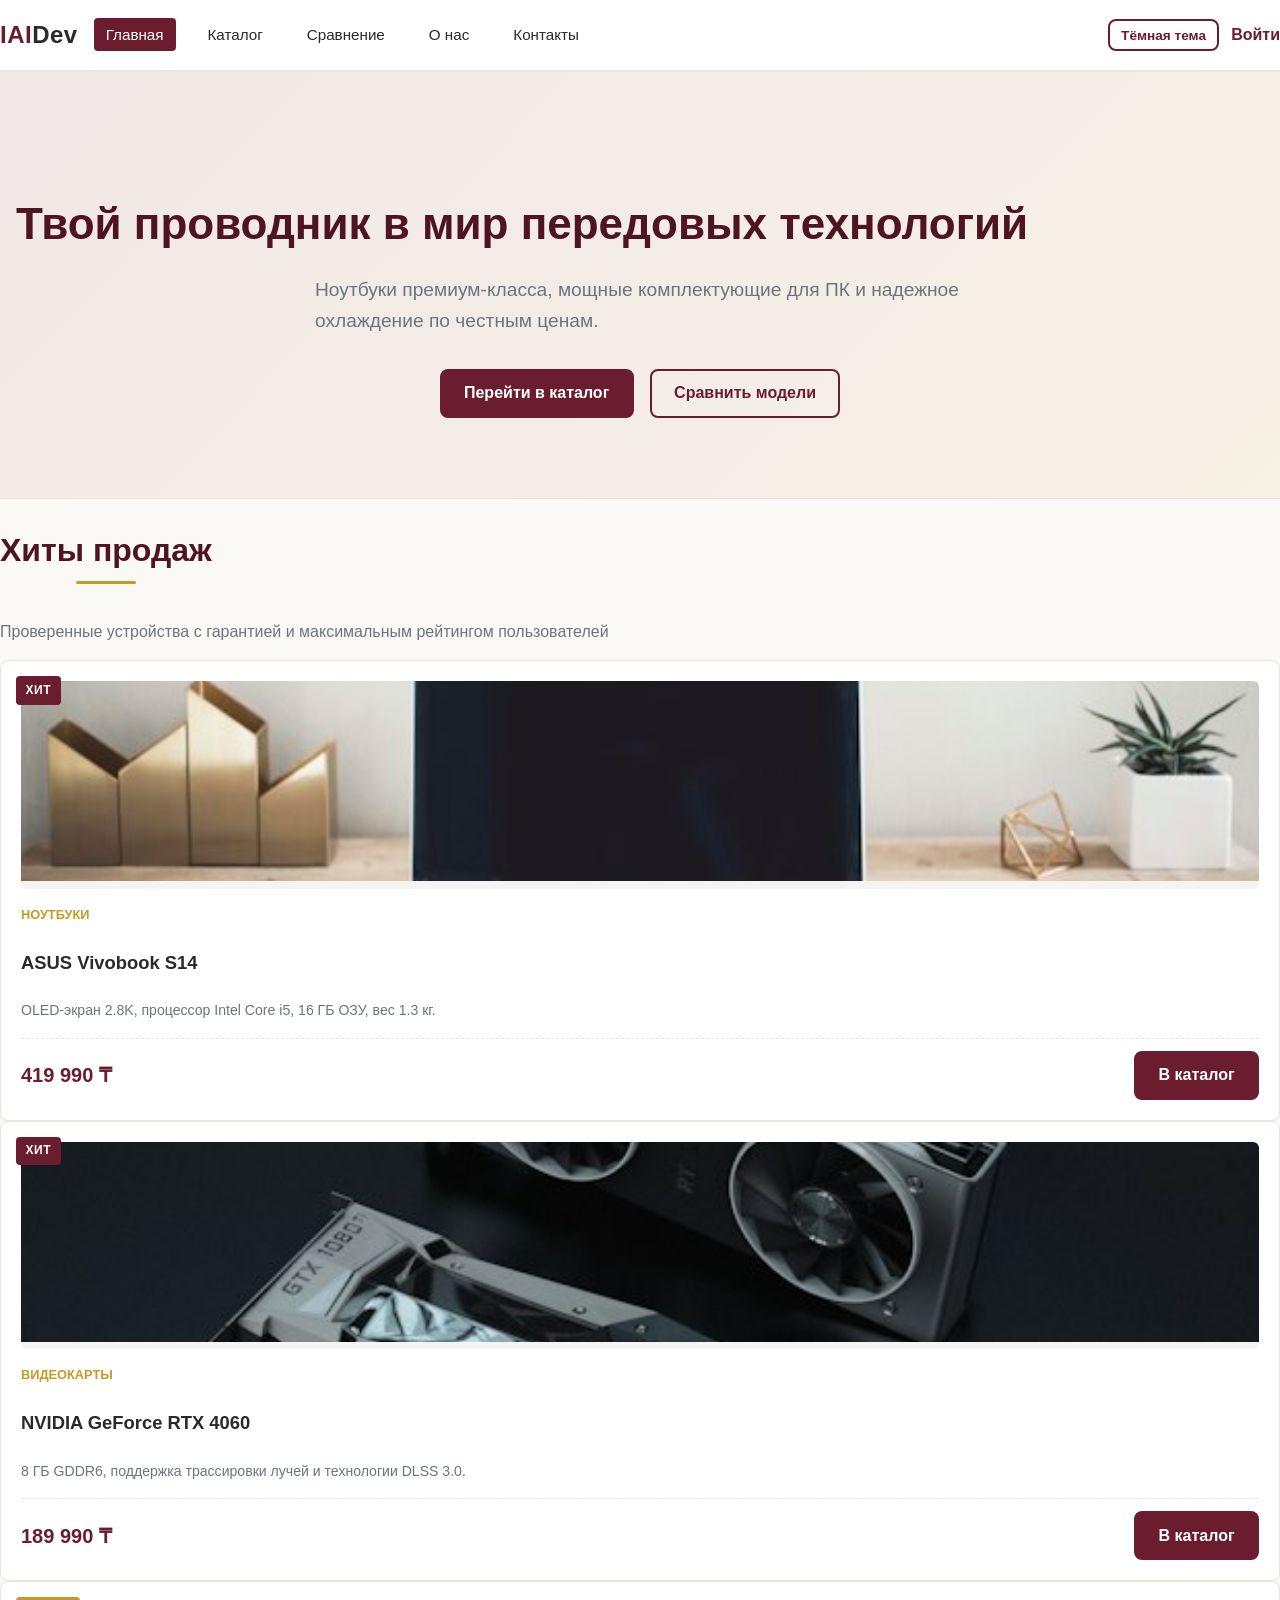
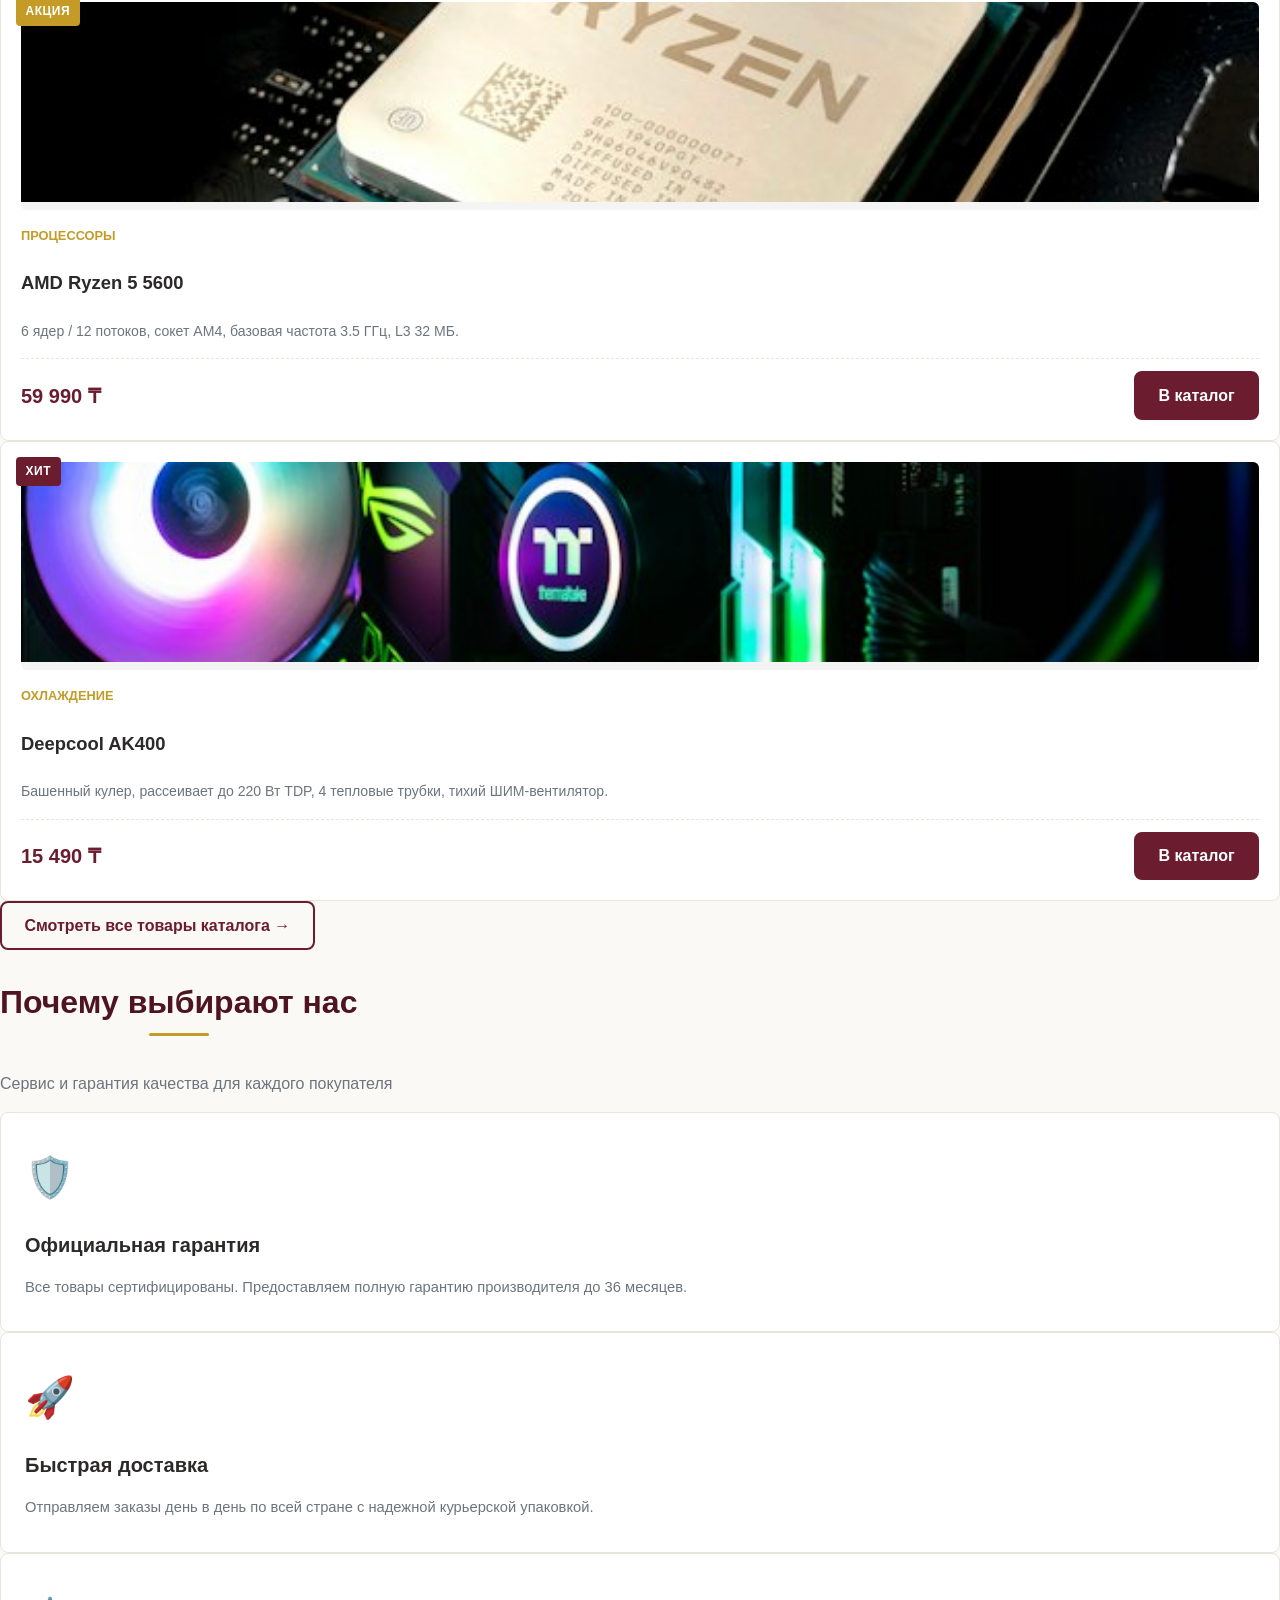
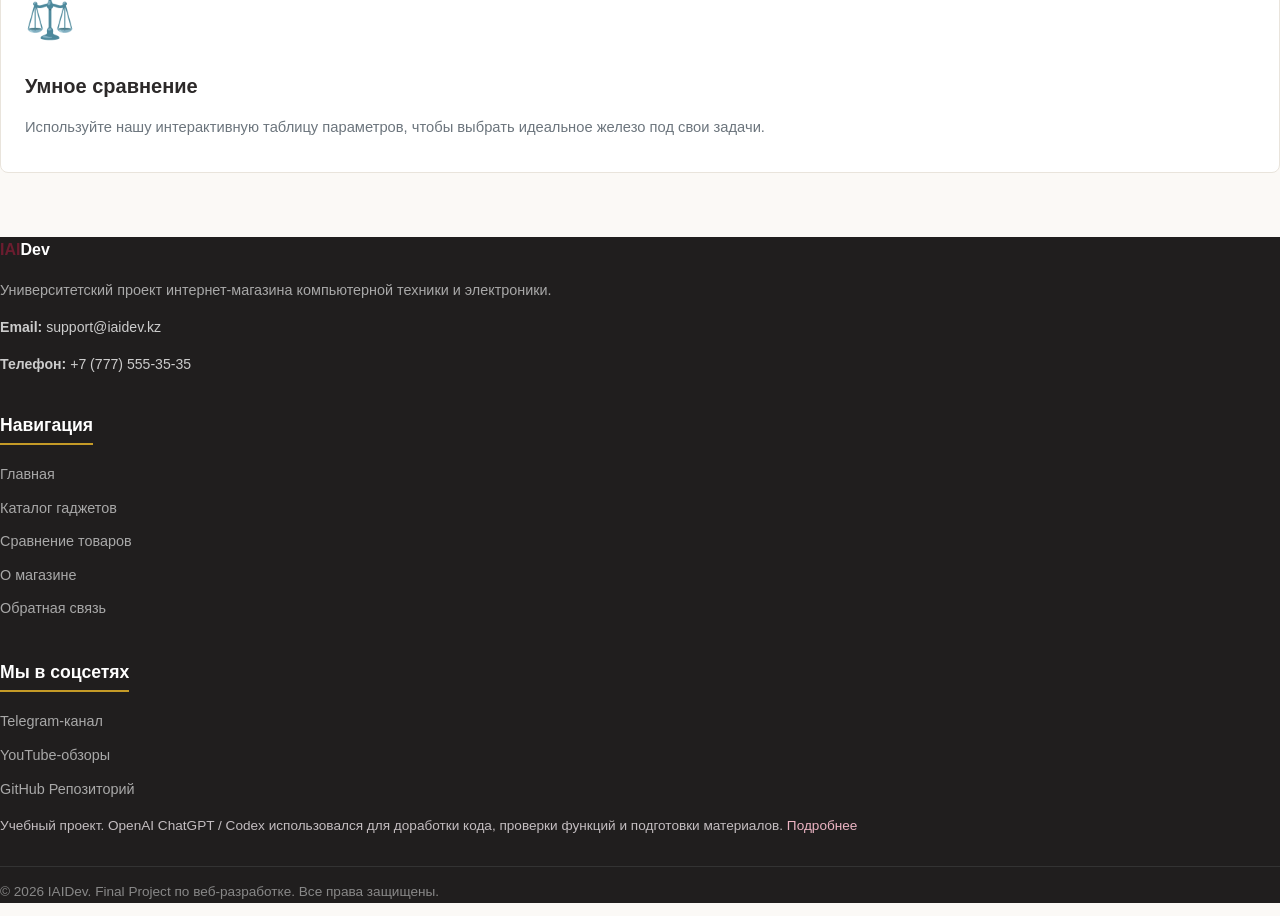
==== commit 46f2df5c: "Add theme, login, FAQ, API" ====
--- a/index.html
+++ b/index.html
@@ -4,10 +4,8 @@
     <meta charset="UTF-8">
     <meta name="viewport" content="width=device-width, initial-scale=1.0">
     <title>IAIDev — Интернет-магазин современных гаджетов</title>
-    <link rel="preconnect" href="https://fonts.googleapis.com">
-    <link rel="preconnect" href="https://fonts.gstatic.com" crossorigin>
-    <link href="https://fonts.googleapis.com/css2?family=Inter:wght@400;500;600;700&display=swap" rel="stylesheet">
-    <link href="https://cdn.jsdelivr.net/npm/bootstrap@5.3.3/dist/css/bootstrap.min.css" rel="stylesheet">
+    <link href="vendor/bootstrap.min.css" rel="stylesheet">
+    <script src="js/theme.js"></script>
     <link rel="stylesheet" href="css/style.css">
 </head>
 <body>
@@ -15,19 +13,26 @@
     <header class="site-header">
         <div class="container header-container">
             <a href="index.html" class="logo">
-                <span class="logo-accent">IAI</span>Development
+                <span class="logo-accent">IAI</span>Dev
             </a>
-            <nav class="main-nav">
+            <nav class="main-nav" aria-label="Основная навигация">
                 <ul class="nav-list">
-                    <li class="nav-item"><a href="index.html" class="nav-link active">Главная</a></li>
+                    <li class="nav-item"><a href="index.html" class="nav-link active" aria-current="page">Главная</a></li>
                     <li class="nav-item"><a href="catalog.html" class="nav-link">Каталог</a></li>
                     <li class="nav-item"><a href="compare.html" class="nav-link">Сравнение</a></li>
                     <li class="nav-item"><a href="about.html" class="nav-link">О нас</a></li>
                     <li class="nav-item"><a href="contact.html" class="nav-link">Контакты</a></li>
                 </ul>
             </nav>
+            <div class="header-tools">
+                <button id="themeToggle" type="button" class="btn btn-sm btn-outline-burgundy" aria-pressed="false">Тёмная тема</button>
+                <a id="accountLink" class="account-link" href="contact.html#account">Войти</a>
+                <button id="signOut" type="button" class="btn btn-sm btn-outline-burgundy" hidden>Выйти</button>
+            </div>
         </div>
     </header>
+    <p id="storageNotice" class="container storage-notice" role="status"></p>
+    <noscript><p class="container alert alert-warning">Включите JavaScript для входа, темы, поиска и интерактивных функций.</p></noscript>
 
     <main>
         <section class="hero-section text-center">
@@ -55,9 +60,9 @@
                         <article class="product-card">
                             <span class="product-badge badge-hit">ХИТ</span>
                             <div class="product-image-wrap">
-                                <img src="https://images.unsplash.com/photo-1496181133206-80ce9b88a853?auto=format&fit=crop&w=600&q=80" 
-                                     alt="Ноутбук ASUS Vivobook S14" 
-                                     class="product-image img-fluid" 
+                                <img src="images/photo-1496181133206-80ce9b88a853.jpg"
+                                     alt="Ноутбук ASUS Vivobook S14"
+                                     class="product-image img-fluid"
                                      loading="lazy">
                             </div>
                             <div class="product-info">
@@ -66,7 +71,7 @@
                                 <p class="product-desc">OLED-экран 2.8K, процессор Intel Core i5, 16 ГБ ОЗУ, вес 1.3 кг.</p>
                                 <div class="product-footer">
                                     <span class="product-price">419 990 ₸</span>
-                                    <a href="catalog.html" class="btn btn-sm btn-burgundy">В корзину</a>
+                                    <a href="catalog.html" class="btn btn-sm btn-burgundy">В каталог</a>
                                 </div>
                             </div>
                         </article>
@@ -76,9 +81,9 @@
                         <article class="product-card">
                             <span class="product-badge badge-hit">ХИТ</span>
                             <div class="product-image-wrap">
-                                <img src="https://images.unsplash.com/photo-1591488320449-011701bb6704?auto=format&fit=crop&w=600&q=80" 
-                                     alt="Видеокарта NVIDIA GeForce RTX 4060" 
-                                     class="product-image img-fluid" 
+                                <img src="images/photo-1591488320449-011701bb6704.jpg"
+                                     alt="Видеокарта NVIDIA GeForce RTX 4060"
+                                     class="product-image img-fluid"
                                      loading="lazy">
                             </div>
                             <div class="product-info">
@@ -87,7 +92,7 @@
                                 <p class="product-desc">8 ГБ GDDR6, поддержка трассировки лучей и технологии DLSS 3.0.</p>
                                 <div class="product-footer">
                                     <span class="product-price">189 990 ₸</span>
-                                    <a href="catalog.html" class="btn btn-sm btn-burgundy">В корзину</a>
+                                    <a href="catalog.html" class="btn btn-sm btn-burgundy">В каталог</a>
                                 </div>
                             </div>
                         </article>
@@ -97,9 +102,9 @@
                         <article class="product-card">
                             <span class="product-badge badge-sale">АКЦИЯ</span>
                             <div class="product-image-wrap">
-                                <img src="https://images.unsplash.com/photo-1591799264318-7e6ef8ddb7ea?auto=format&fit=crop&w=600&q=80" 
-                                     alt="Процессор AMD Ryzen 5 5600" 
-                                     class="product-image img-fluid" 
+                                <img src="images/photo-1591799264318-7e6ef8ddb7ea.jpg"
+                                     alt="Процессор AMD Ryzen 5 5600"
+                                     class="product-image img-fluid"
                                      loading="lazy">
                             </div>
                             <div class="product-info">
@@ -108,7 +113,7 @@
                                 <p class="product-desc">6 ядер / 12 потоков, сокет AM4, базовая частота 3.5 ГГц, L3 32 МБ.</p>
                                 <div class="product-footer">
                                     <span class="product-price">59 990 ₸</span>
-                                    <a href="catalog.html" class="btn btn-sm btn-burgundy">В корзину</a>
+                                    <a href="catalog.html" class="btn btn-sm btn-burgundy">В каталог</a>
                                 </div>
                             </div>
                         </article>
@@ -118,9 +123,9 @@
                         <article class="product-card">
                             <span class="product-badge badge-hit">ХИТ</span>
                             <div class="product-image-wrap">
-                                <img src="https://images.unsplash.com/photo-1587202372634-32705e3bf49c?auto=format&fit=crop&w=600&q=80" 
-                                     alt="Кулер для процессора Deepcool AK400" 
-                                     class="product-image img-fluid" 
+                                <img src="images/photo-1587202372634-32705e3bf49c.jpg"
+                                     alt="Кулер для процессора Deepcool AK400"
+                                     class="product-image img-fluid"
                                      loading="lazy">
                             </div>
                             <div class="product-info">
@@ -129,7 +134,7 @@
                                 <p class="product-desc">Башенный кулер, рассеивает до 220 Вт TDP, 4 тепловые трубки, тихий ШИМ-вентилятор.</p>
                                 <div class="product-footer">
                                     <span class="product-price">15 490 ₸</span>
-                                    <a href="catalog.html" class="btn btn-sm btn-burgundy">В корзину</a>
+                                    <a href="catalog.html" class="btn btn-sm btn-burgundy">В каталог</a>
                                 </div>
                             </div>
                         </article>
@@ -201,18 +206,20 @@
                     <ul class="footer-links">
                         <li><a href="https://t.me" target="_blank" rel="noopener">Telegram-канал</a></li>
                         <li><a href="https://youtube.com" target="_blank" rel="noopener">YouTube-обзоры</a></li>
-                        <li><a href="https://github.com" target="_blank" rel="noopener">GitHub Репозиторий</a></li>
+                        <li><a href="https://github.com/Taillin/online-store-front" target="_blank" rel="noopener">GitHub Репозиторий</a></li>
                     </ul>
                 </div>
             </div>
+            <p class="ai-credit">Учебный проект. OpenAI ChatGPT / Codex использовался для доработки кода, проверки функций и подготовки материалов. <a href="about.html#projectCredits">Подробнее</a></p>
             <div class="footer-bottom text-center py-3">
-                <p class="mb-0">© 2026 IAIDev. Endterm Project по веб-разработке. Все права защищены.</p>
+                <p class="mb-0">© 2026 IAIDev. Final Project по веб-разработке. Все права защищены.</p>
             </div>
         </div>
     </footer>
 
-    <script src="https://code.jquery.com/jquery-3.7.1.min.js"></script>
-    <script src="https://cdn.jsdelivr.net/npm/bootstrap@5.3.3/dist/js/bootstrap.bundle.min.js"></script>
+    <script src="vendor/jquery-3.7.1.min.js"></script>
+    <script src="vendor/bootstrap.bundle.min.js"></script>
     <script src="js/script.js"></script>
+    <script src="js/final.js"></script>
 </body>
-</html>+</html>
--- a/css/style.css
+++ b/css/style.css
@@ -5,10 +5,11 @@
     --color-bg-light: #fbf9f6;
     --color-text-dark: #2c2929;
     --color-text-muted: #6c757d;
-    --color-border: #e9e4dc;         
-    --color-white: #ffffff;          
-
-    --font-main: 'Inter', sans-serif;
+    --color-border: #e9e4dc;
+    --color-white: #ffffff;
+    --color-surface: #ffffff;
+
+    --font-main: 'Segoe UI', Arial, sans-serif;
     --border-radius: 8px;
     --transition-speed: 0.25s;
 }
@@ -42,7 +43,7 @@
 }
 
 .site-header {
-    background-color: var(--color-white);
+    background-color: var(--color-surface);
     border-bottom: 2px solid var(--color-border);
     position: sticky;
     top: 0;
@@ -90,7 +91,7 @@
     transition: all var(--transition-speed) ease;
 }
 
-.nav-link:hover, 
+.nav-link:hover,
 .nav-link:focus {
     color: var(--color-primary);
     background-color: rgba(107, 29, 47, 0.08);
@@ -112,7 +113,7 @@
     transition: all var(--transition-speed) ease;
 }
 
-.btn-burgundy:hover, 
+.btn-burgundy:hover,
 .btn-burgundy:focus {
     background-color: var(--color-primary-dark);
     border-color: var(--color-primary-dark);
@@ -132,7 +133,7 @@
     transition: all var(--transition-speed) ease;
 }
 
-.btn-outline-burgundy:hover, 
+.btn-outline-burgundy:hover,
 .btn-outline-burgundy:focus {
     background-color: var(--color-primary);
     color: var(--color-white);
@@ -194,7 +195,7 @@
 
 .product-card {
     position: relative;
-    background-color: var(--color-white);
+    background-color: var(--color-surface);
     border: 1px solid var(--color-border);
     border-radius: var(--border-radius);
     padding: 1.25rem;
@@ -309,7 +310,7 @@
     padding: 0.4rem 1rem;
     border-radius: 20px;
     border: 1px solid var(--color-border);
-    background-color: var(--color-white);
+    background-color: var(--color-surface);
     font-size: 0.85rem;
     font-weight: 500;
     color: var(--color-text-dark);
@@ -317,7 +318,7 @@
     transition: all var(--transition-speed) ease;
 }
 
-.filter-badge:hover, 
+.filter-badge:hover,
 .filter-badge.active {
     background-color: var(--color-primary);
     color: var(--color-white);
@@ -325,7 +326,7 @@
 }
 
 .compare-table-wrapper {
-    background-color: var(--color-white);
+    background-color: var(--color-surface);
     border-radius: var(--border-radius);
     border: 1px solid var(--color-border);
     overflow-x: auto;
@@ -338,7 +339,7 @@
     border-collapse: collapse;
 }
 
-.compare-table th, 
+.compare-table th,
 .compare-table td {
     padding: 1rem 1.25rem;
     vertical-align: middle;
@@ -372,7 +373,7 @@
 }
 
 .contact-card {
-    background-color: var(--color-white);
+    background-color: var(--color-surface);
     border: 1px solid var(--color-border);
     border-radius: var(--border-radius);
     padding: 2.5rem;
@@ -393,7 +394,7 @@
     transition: border-color var(--transition-speed) ease, box-shadow var(--transition-speed) ease;
 }
 
-.form-control:focus, 
+.form-control:focus,
 .form-select:focus {
     border-color: var(--color-primary);
     box-shadow: 0 0 0 0.2rem rgba(107, 29, 47, 0.2);
@@ -401,7 +402,7 @@
 }
 
 .feature-box, .about-card {
-    background-color: var(--color-white);
+    background-color: var(--color-surface);
     border: 1px solid var(--color-border);
     border-radius: var(--border-radius);
     padding: 2rem 1.5rem;
@@ -432,7 +433,7 @@
 .stat-box {
     text-align: center;
     padding: 1.5rem;
-    background-color: var(--color-white);
+    background-color: var(--color-surface);
     border: 1px solid var(--color-border);
     border-radius: var(--border-radius);
 }
@@ -496,7 +497,7 @@
     transition: color var(--transition-speed) ease;
 }
 
-.footer-links a:hover, 
+.footer-links a:hover,
 .footer-links a:focus {
     color: var(--color-accent);
     padding-left: 4px;
@@ -607,3 +608,139 @@
         gap: 0.75rem;
     }
 }
+
+/* Final: shared theme and small additions to the existing layout. */
+[data-bs-theme="dark"] {
+    --color-primary: #efadc0;
+    --color-primary-dark: #f5c9d5;
+    --color-accent: #dfbc61;
+    --color-bg-light: #19191e;
+    --color-surface: #25252d;
+    --color-text-dark: #f0edf0;
+    --color-text-muted: #b8b5bf;
+    --color-border: #46434f;
+}
+
+[data-bs-theme="dark"] .btn-burgundy,
+[data-bs-theme="dark"] .nav-link.active,
+[data-bs-theme="dark"] .filter-badge.active,
+[data-bs-theme="dark"] .filter-badge:hover,
+[data-bs-theme="dark"] .badge-hit,
+[data-bs-theme="dark"] .compare-table thead th {
+    background-color: #873249;
+    border-color: #873249;
+    color: #fff;
+}
+
+[data-bs-theme="dark"] .btn-burgundy:hover {
+    background-color: #a14360;
+    border-color: #a14360;
+}
+
+[data-bs-theme="dark"] .btn-outline-burgundy:hover {
+    background-color: #873249;
+    color: #fff;
+}
+
+[data-bs-theme="dark"] .bg-white,
+[data-bs-theme="dark"] .bg-light {
+    background-color: var(--color-surface) !important;
+}
+
+[hidden] { display: none !important; }
+
+.header-container {
+    flex-wrap: wrap;
+    gap: 1rem;
+}
+
+.header-tools {
+    display: flex;
+    align-items: center;
+    justify-content: flex-end;
+    flex-wrap: wrap;
+    gap: 0.75rem;
+    margin-left: auto;
+}
+
+.header-tools .btn {
+    width: auto;
+    padding: 0.4rem 0.7rem;
+    font-size: 0.85rem;
+}
+
+.account-link {
+    max-width: 220px;
+    overflow: hidden;
+    text-overflow: ellipsis;
+    white-space: nowrap;
+    font-weight: 600;
+}
+
+.storage-notice:empty { display: none; }
+.storage-notice { padding-top: 0.75rem; }
+.profile-email { overflow-wrap: anywhere; }
+section[id], form[id] { scroll-margin-top: 160px; }
+
+.api-controls {
+    display: flex;
+    align-items: flex-end;
+    flex-wrap: wrap;
+    gap: 1rem;
+}
+
+.api-controls > div { min-width: 220px; }
+.api-controls .btn { width: auto; }
+.api-grid { display: grid; grid-template-columns: repeat(3, minmax(0, 1fr)); gap: 1.5rem; }
+.api-image { object-fit: contain; }
+
+.faq-item {
+    margin-bottom: 0.75rem;
+    border: 1px solid var(--color-border);
+    border-radius: var(--border-radius);
+    background-color: var(--color-surface);
+    overflow: hidden;
+}
+
+.faq-question {
+    display: flex;
+    justify-content: space-between;
+    align-items: center;
+    gap: 1rem;
+    width: 100%;
+    padding: 1.25rem;
+    border: 0;
+    background: transparent;
+    color: var(--color-text-dark);
+    font-size: 1rem;
+    font-weight: 600;
+    text-align: left;
+}
+
+.faq-question:hover { color: var(--color-primary); }
+.faq-indicator { font-size: 1.4rem; color: var(--color-primary); }
+.faq-answer { display: none; padding: 0 1.25rem 1.25rem; color: var(--color-text-muted); }
+.faq-answer p { margin: 0; }
+.ai-credit { font-size: 0.85rem; color: #c3bdc0; padding-bottom: 1rem; }
+.ai-credit a { color: #edb5c4; }
+:focus-visible { outline: 3px solid var(--color-accent); outline-offset: 3px; }
+
+@media (max-width: 991px) {
+    .api-grid { grid-template-columns: repeat(2, minmax(0, 1fr)); }
+    .header-container { justify-content: center; }
+    .header-tools { margin-left: 0; justify-content: center; }
+    .nav-list { flex-wrap: wrap; justify-content: center; gap: 0.5rem; }
+}
+
+@media (max-width: 768px) {
+    .site-header { position: static; }
+    section[id], form[id] { scroll-margin-top: 1rem; }
+}
+
+@media (prefers-reduced-motion: reduce) {
+    *, *::before, *::after { transition: none !important; animation: none !important; }
+}
+
+@media (max-width: 576px) {
+    .api-grid { grid-template-columns: 1fr; }
+}
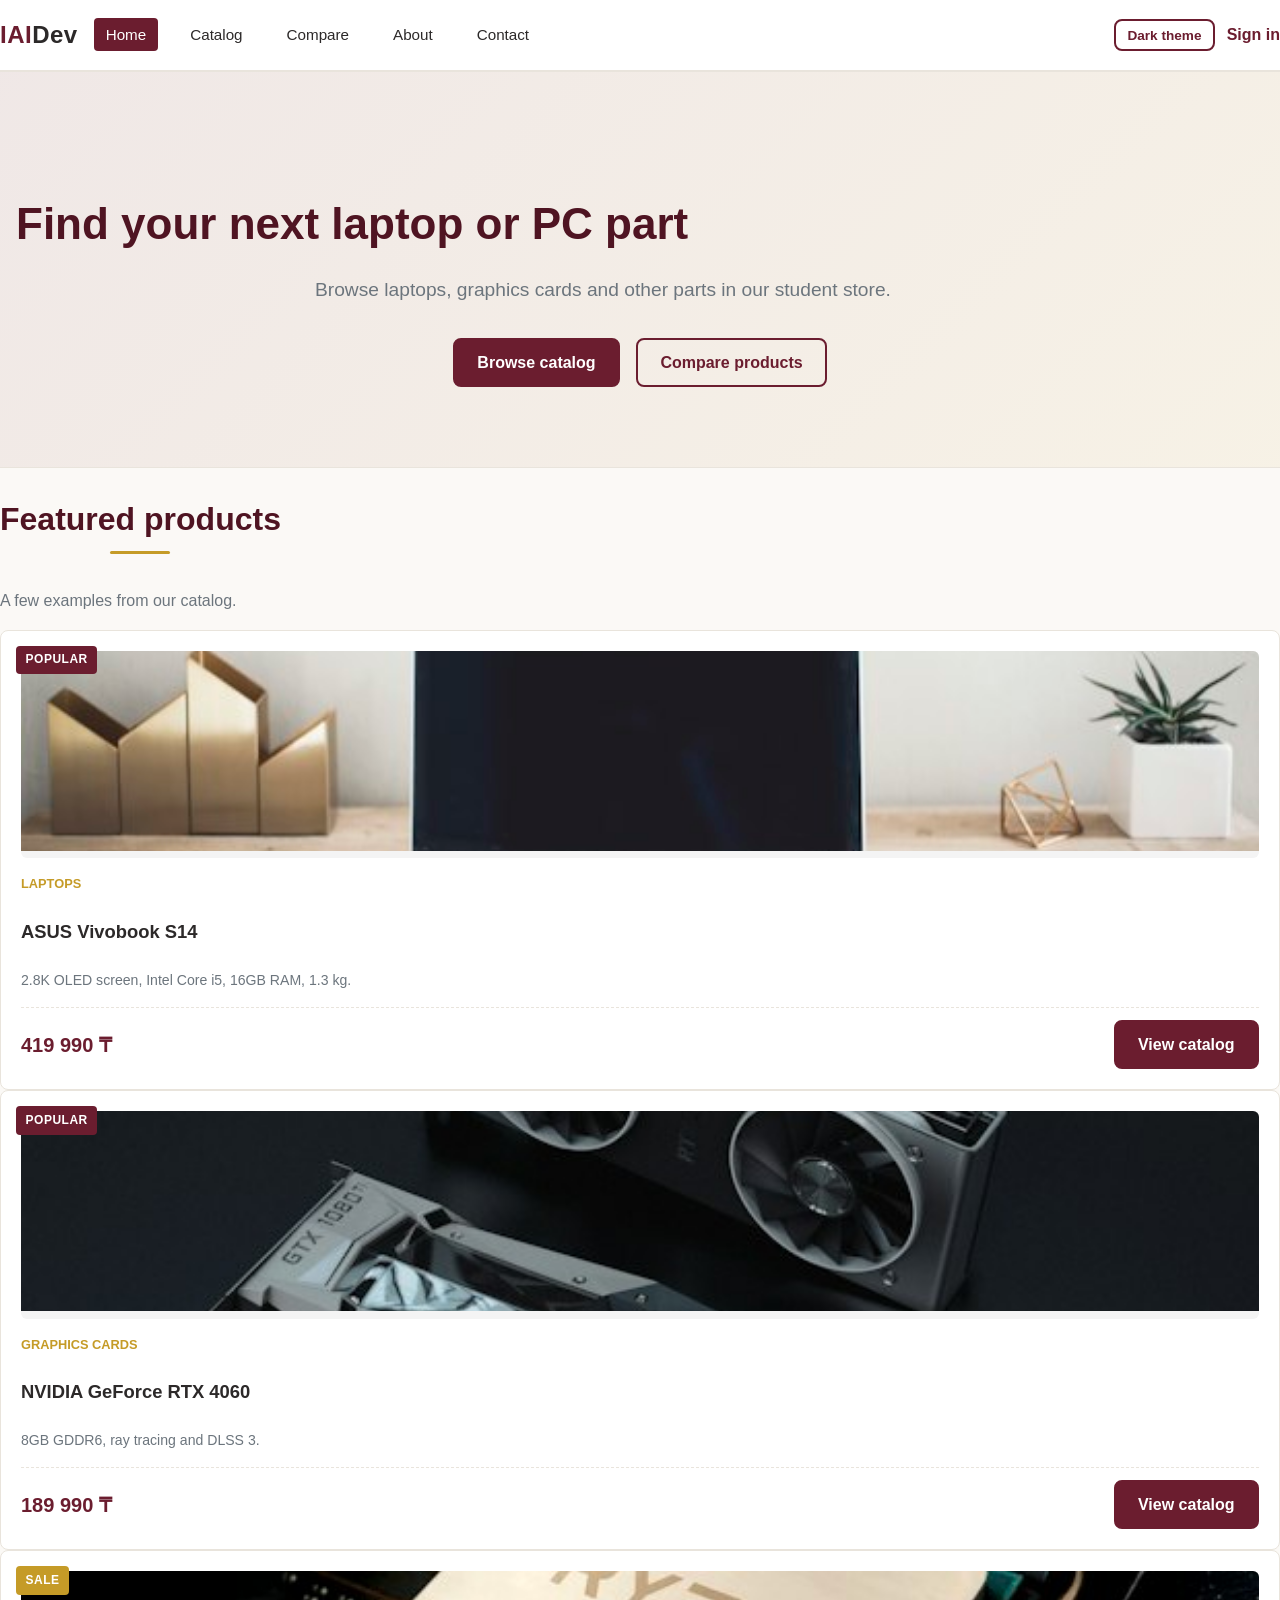
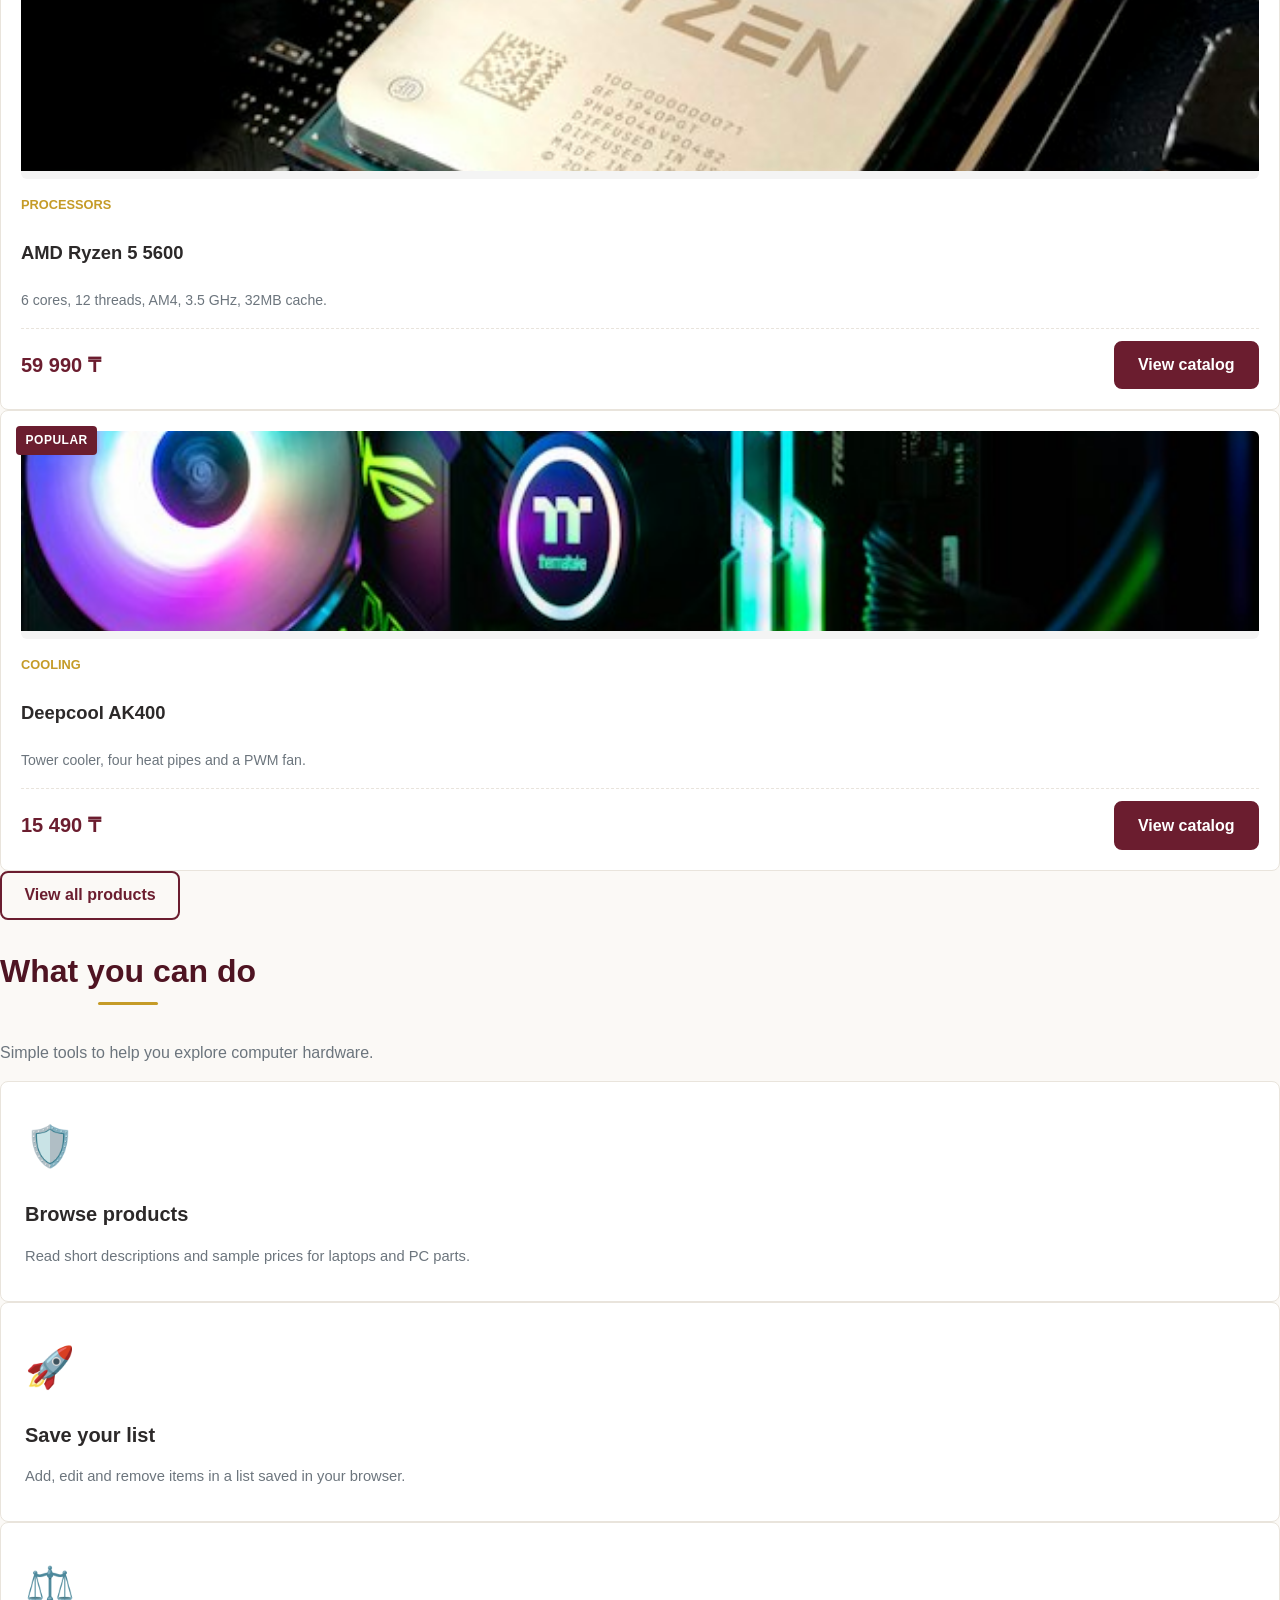
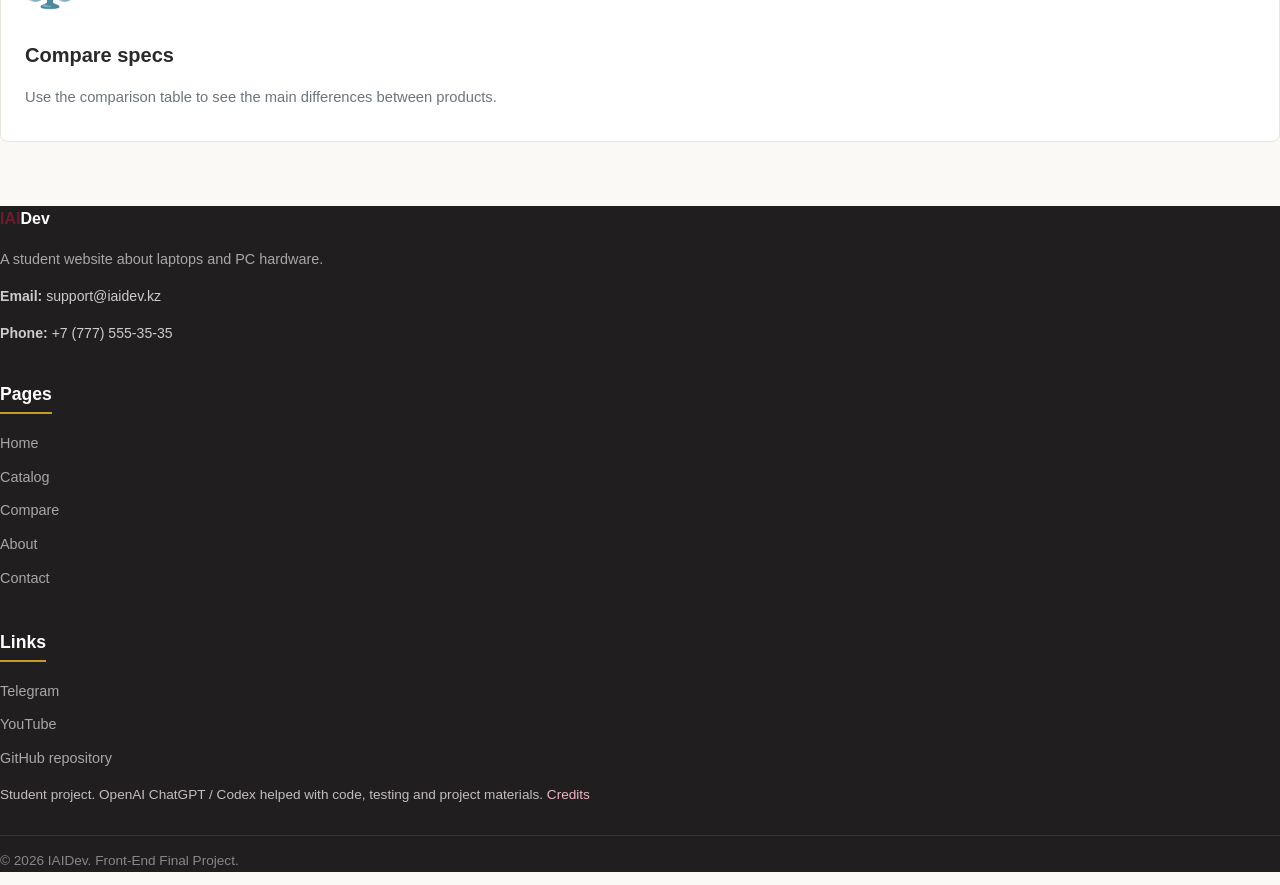
==== commit c96d99d3: "Simplify text and remove documents" ====
--- a/index.html
+++ b/index.html
@@ -1,9 +1,9 @@
 <!DOCTYPE html>
-<html lang="ru">
+<html lang="en">
 <head>
     <meta charset="UTF-8">
     <meta name="viewport" content="width=device-width, initial-scale=1.0">
-    <title>IAIDev — Интернет-магазин современных гаджетов</title>
+    <title>IAIDev - Laptops and PC parts</title>
     <link href="vendor/bootstrap.min.css" rel="stylesheet">
     <script src="js/theme.js"></script>
     <link rel="stylesheet" href="css/style.css">
@@ -15,35 +15,35 @@
             <a href="index.html" class="logo">
                 <span class="logo-accent">IAI</span>Dev
             </a>
-            <nav class="main-nav" aria-label="Основная навигация">
+            <nav class="main-nav" aria-label="Main navigation">
                 <ul class="nav-list">
-                    <li class="nav-item"><a href="index.html" class="nav-link active" aria-current="page">Главная</a></li>
-                    <li class="nav-item"><a href="catalog.html" class="nav-link">Каталог</a></li>
-                    <li class="nav-item"><a href="compare.html" class="nav-link">Сравнение</a></li>
-                    <li class="nav-item"><a href="about.html" class="nav-link">О нас</a></li>
-                    <li class="nav-item"><a href="contact.html" class="nav-link">Контакты</a></li>
+                    <li class="nav-item"><a href="index.html" class="nav-link active" aria-current="page">Home</a></li>
+                    <li class="nav-item"><a href="catalog.html" class="nav-link">Catalog</a></li>
+                    <li class="nav-item"><a href="compare.html" class="nav-link">Compare</a></li>
+                    <li class="nav-item"><a href="about.html" class="nav-link">About</a></li>
+                    <li class="nav-item"><a href="contact.html" class="nav-link">Contact</a></li>
                 </ul>
             </nav>
             <div class="header-tools">
-                <button id="themeToggle" type="button" class="btn btn-sm btn-outline-burgundy" aria-pressed="false">Тёмная тема</button>
-                <a id="accountLink" class="account-link" href="contact.html#account">Войти</a>
-                <button id="signOut" type="button" class="btn btn-sm btn-outline-burgundy" hidden>Выйти</button>
+                <button id="themeToggle" type="button" class="btn btn-sm btn-outline-burgundy" aria-pressed="false">Dark theme</button>
+                <a id="accountLink" class="account-link" href="contact.html#account">Sign in</a>
+                <button id="signOut" type="button" class="btn btn-sm btn-outline-burgundy" hidden>Sign out</button>
             </div>
         </div>
     </header>
     <p id="storageNotice" class="container storage-notice" role="status"></p>
-    <noscript><p class="container alert alert-warning">Включите JavaScript для входа, темы, поиска и интерактивных функций.</p></noscript>
+    <noscript><p class="container alert alert-warning">Enable JavaScript to use the interactive features.</p></noscript>
 
     <main>
         <section class="hero-section text-center">
             <div class="container">
-                <h1 class="hero-title">Твой проводник в мир передовых технологий</h1>
+                <h1 class="hero-title">Find your next laptop or PC part</h1>
                 <p class="hero-subtitle">
-                    Ноутбуки премиум-класса, мощные комплектующие для ПК и надежное охлаждение по честным ценам.
+                    Browse laptops, graphics cards and other parts in our student store.
                 </p>
                 <div class="hero-actions">
-                    <a href="catalog.html" class="btn btn-burgundy">Перейти в каталог</a>
-                    <a href="compare.html" class="btn btn-outline-burgundy">Сравнить модели</a>
+                    <a href="catalog.html" class="btn btn-burgundy">Browse catalog</a>
+                    <a href="compare.html" class="btn btn-outline-burgundy">Compare products</a>
                 </div>
             </div>
         </section>
@@ -51,90 +51,90 @@
         <section class="popular-products py-5">
             <div class="container">
                 <div class="section-heading text-center mb-5">
-                    <h2 class="section-title">Хиты продаж</h2>
-                    <p class="section-subtitle">Проверенные устройства с гарантией и максимальным рейтингом пользователей</p>
+                    <h2 class="section-title">Featured products</h2>
+                    <p class="section-subtitle">A few examples from our catalog.</p>
                 </div>
 
                 <div class="row g-4">
                     <div class="col-12 col-md-6 col-lg-3">
                         <article class="product-card">
-                            <span class="product-badge badge-hit">ХИТ</span>
+                            <span class="product-badge badge-hit">POPULAR</span>
                             <div class="product-image-wrap">
                                 <img src="images/photo-1496181133206-80ce9b88a853.jpg"
-                                     alt="Ноутбук ASUS Vivobook S14"
-                                     class="product-image img-fluid"
-                                     loading="lazy">
-                            </div>
-                            <div class="product-info">
-                                <span class="product-category">Ноутбуки</span>
+                                     alt="ASUS Vivobook S14 laptop"
+                                     class="product-image img-fluid"
+                                     loading="lazy">
+                            </div>
+                            <div class="product-info">
+                                <span class="product-category">Laptops</span>
                                 <h3 class="product-title">ASUS Vivobook S14</h3>
-                                <p class="product-desc">OLED-экран 2.8K, процессор Intel Core i5, 16 ГБ ОЗУ, вес 1.3 кг.</p>
+                                <p class="product-desc">2.8K OLED screen, Intel Core i5, 16GB RAM, 1.3 kg.</p>
                                 <div class="product-footer">
                                     <span class="product-price">419 990 ₸</span>
-                                    <a href="catalog.html" class="btn btn-sm btn-burgundy">В каталог</a>
-                                </div>
-                            </div>
-                        </article>
-                    </div>
-
-                    <div class="col-12 col-md-6 col-lg-3">
-                        <article class="product-card">
-                            <span class="product-badge badge-hit">ХИТ</span>
+                                    <a href="catalog.html" class="btn btn-sm btn-burgundy">View catalog</a>
+                                </div>
+                            </div>
+                        </article>
+                    </div>
+
+                    <div class="col-12 col-md-6 col-lg-3">
+                        <article class="product-card">
+                            <span class="product-badge badge-hit">POPULAR</span>
                             <div class="product-image-wrap">
                                 <img src="images/photo-1591488320449-011701bb6704.jpg"
-                                     alt="Видеокарта NVIDIA GeForce RTX 4060"
-                                     class="product-image img-fluid"
-                                     loading="lazy">
-                            </div>
-                            <div class="product-info">
-                                <span class="product-category">Видеокарты</span>
+                                     alt="NVIDIA GeForce RTX 4060 graphics card"
+                                     class="product-image img-fluid"
+                                     loading="lazy">
+                            </div>
+                            <div class="product-info">
+                                <span class="product-category">Graphics cards</span>
                                 <h3 class="product-title">NVIDIA GeForce RTX 4060</h3>
-                                <p class="product-desc">8 ГБ GDDR6, поддержка трассировки лучей и технологии DLSS 3.0.</p>
+                                <p class="product-desc">8GB GDDR6, ray tracing and DLSS 3.</p>
                                 <div class="product-footer">
                                     <span class="product-price">189 990 ₸</span>
-                                    <a href="catalog.html" class="btn btn-sm btn-burgundy">В каталог</a>
-                                </div>
-                            </div>
-                        </article>
-                    </div>
-
-                    <div class="col-12 col-md-6 col-lg-3">
-                        <article class="product-card">
-                            <span class="product-badge badge-sale">АКЦИЯ</span>
+                                    <a href="catalog.html" class="btn btn-sm btn-burgundy">View catalog</a>
+                                </div>
+                            </div>
+                        </article>
+                    </div>
+
+                    <div class="col-12 col-md-6 col-lg-3">
+                        <article class="product-card">
+                            <span class="product-badge badge-sale">SALE</span>
                             <div class="product-image-wrap">
                                 <img src="images/photo-1591799264318-7e6ef8ddb7ea.jpg"
-                                     alt="Процессор AMD Ryzen 5 5600"
-                                     class="product-image img-fluid"
-                                     loading="lazy">
-                            </div>
-                            <div class="product-info">
-                                <span class="product-category">Процессоры</span>
+                                     alt="AMD Ryzen 5 5600 processor"
+                                     class="product-image img-fluid"
+                                     loading="lazy">
+                            </div>
+                            <div class="product-info">
+                                <span class="product-category">Processors</span>
                                 <h3 class="product-title">AMD Ryzen 5 5600</h3>
-                                <p class="product-desc">6 ядер / 12 потоков, сокет AM4, базовая частота 3.5 ГГц, L3 32 МБ.</p>
+                                <p class="product-desc">6 cores, 12 threads, AM4, 3.5 GHz, 32MB cache.</p>
                                 <div class="product-footer">
                                     <span class="product-price">59 990 ₸</span>
-                                    <a href="catalog.html" class="btn btn-sm btn-burgundy">В каталог</a>
-                                </div>
-                            </div>
-                        </article>
-                    </div>
-
-                    <div class="col-12 col-md-6 col-lg-3">
-                        <article class="product-card">
-                            <span class="product-badge badge-hit">ХИТ</span>
+                                    <a href="catalog.html" class="btn btn-sm btn-burgundy">View catalog</a>
+                                </div>
+                            </div>
+                        </article>
+                    </div>
+
+                    <div class="col-12 col-md-6 col-lg-3">
+                        <article class="product-card">
+                            <span class="product-badge badge-hit">POPULAR</span>
                             <div class="product-image-wrap">
                                 <img src="images/photo-1587202372634-32705e3bf49c.jpg"
-                                     alt="Кулер для процессора Deepcool AK400"
-                                     class="product-image img-fluid"
-                                     loading="lazy">
-                            </div>
-                            <div class="product-info">
-                                <span class="product-category">Охлаждение</span>
+                                     alt="Deepcool AK400 CPU cooler"
+                                     class="product-image img-fluid"
+                                     loading="lazy">
+                            </div>
+                            <div class="product-info">
+                                <span class="product-category">Cooling</span>
                                 <h3 class="product-title">Deepcool AK400</h3>
-                                <p class="product-desc">Башенный кулер, рассеивает до 220 Вт TDP, 4 тепловые трубки, тихий ШИМ-вентилятор.</p>
+                                <p class="product-desc">Tower cooler, four heat pipes and a PWM fan.</p>
                                 <div class="product-footer">
                                     <span class="product-price">15 490 ₸</span>
-                                    <a href="catalog.html" class="btn btn-sm btn-burgundy">В каталог</a>
+                                    <a href="catalog.html" class="btn btn-sm btn-burgundy">View catalog</a>
                                 </div>
                             </div>
                         </article>
@@ -142,7 +142,7 @@
                 </div>
 
                 <div class="text-center mt-5">
-                    <a href="catalog.html" class="btn btn-outline-burgundy">Смотреть все товары каталога →</a>
+                    <a href="catalog.html" class="btn btn-outline-burgundy">View all products</a>
                 </div>
             </div>
         </section>
@@ -150,29 +150,29 @@
         <section class="features-section py-5">
             <div class="container">
                 <div class="section-heading text-center mb-5">
-                    <h2 class="section-title">Почему выбирают нас</h2>
-                    <p class="section-subtitle">Сервис и гарантия качества для каждого покупателя</p>
+                    <h2 class="section-title">What you can do</h2>
+                    <p class="section-subtitle">Simple tools to help you explore computer hardware.</p>
                 </div>
                 <div class="row g-4">
                     <div class="col-12 col-md-4">
                         <div class="feature-box text-center">
                             <div class="feature-icon">🛡️</div>
-                            <h3 class="feature-title">Официальная гарантия</h3>
-                            <p class="feature-text">Все товары сертифицированы. Предоставляем полную гарантию производителя до 36 месяцев.</p>
+                            <h3 class="feature-title">Browse products</h3>
+                            <p class="feature-text">Read short descriptions and sample prices for laptops and PC parts.</p>
                         </div>
                     </div>
                     <div class="col-12 col-md-4">
                         <div class="feature-box text-center">
                             <div class="feature-icon">🚀</div>
-                            <h3 class="feature-title">Быстрая доставка</h3>
-                            <p class="feature-text">Отправляем заказы день в день по всей стране с надежной курьерской упаковкой.</p>
+                            <h3 class="feature-title">Save your list</h3>
+                            <p class="feature-text">Add, edit and remove items in a list saved in your browser.</p>
                         </div>
                     </div>
                     <div class="col-12 col-md-4">
                         <div class="feature-box text-center">
                             <div class="feature-icon">⚖️</div>
-                            <h3 class="feature-title">Умное сравнение</h3>
-                            <p class="feature-text">Используйте нашу интерактивную таблицу параметров, чтобы выбрать идеальное железо под свои задачи.</p>
+                            <h3 class="feature-title">Compare specs</h3>
+                            <p class="feature-text">Use the comparison table to see the main differences between products.</p>
                         </div>
                     </div>
                 </div>
@@ -186,33 +186,33 @@
                 <div class="col-12 col-md-4">
                     <h4 class="footer-brand"><span class="logo-accent">IAI</span>Dev</h4>
                     <p class="footer-desc">
-                        Университетский проект интернет-магазина компьютерной техники и электроники.
+                        A student website about laptops and PC hardware.
                     </p>
                     <p class="footer-contact"><strong>Email:</strong> support@iaidev.kz</p>
-                    <p class="footer-contact"><strong>Телефон:</strong> +7 (777) 555-35-35</p>
+                    <p class="footer-contact"><strong>Phone:</strong> +7 (777) 555-35-35</p>
                 </div>
                 <div class="col-6 col-md-4">
-                    <h5 class="footer-title">Навигация</h5>
+                    <h5 class="footer-title">Pages</h5>
                     <ul class="footer-links">
-                        <li><a href="index.html">Главная</a></li>
-                        <li><a href="catalog.html">Каталог гаджетов</a></li>
-                        <li><a href="compare.html">Сравнение товаров</a></li>
-                        <li><a href="about.html">О магазине</a></li>
-                        <li><a href="contact.html">Обратная связь</a></li>
+                        <li><a href="index.html">Home</a></li>
+                        <li><a href="catalog.html">Catalog</a></li>
+                        <li><a href="compare.html">Compare</a></li>
+                        <li><a href="about.html">About</a></li>
+                        <li><a href="contact.html">Contact</a></li>
                     </ul>
                 </div>
                 <div class="col-6 col-md-4">
-                    <h5 class="footer-title">Мы в соцсетях</h5>
+                    <h5 class="footer-title">Links</h5>
                     <ul class="footer-links">
-                        <li><a href="https://t.me" target="_blank" rel="noopener">Telegram-канал</a></li>
-                        <li><a href="https://youtube.com" target="_blank" rel="noopener">YouTube-обзоры</a></li>
-                        <li><a href="https://github.com/Taillin/online-store-front" target="_blank" rel="noopener">GitHub Репозиторий</a></li>
+                        <li><a href="https://t.me" target="_blank" rel="noopener">Telegram</a></li>
+                        <li><a href="https://youtube.com" target="_blank" rel="noopener">YouTube</a></li>
+                        <li><a href="https://github.com/Taillin/online-store-front" target="_blank" rel="noopener">GitHub repository</a></li>
                     </ul>
                 </div>
             </div>
-            <p class="ai-credit">Учебный проект. OpenAI ChatGPT / Codex использовался для доработки кода, проверки функций и подготовки материалов. <a href="about.html#projectCredits">Подробнее</a></p>
+            <p class="ai-credit">Student project. OpenAI ChatGPT / Codex helped with code, testing and project materials. <a href="about.html#projectCredits">Credits</a></p>
             <div class="footer-bottom text-center py-3">
-                <p class="mb-0">© 2026 IAIDev. Final Project по веб-разработке. Все права защищены.</p>
+                <p class="mb-0">© 2026 IAIDev. Front-End Final Project.</p>
             </div>
         </div>
     </footer>
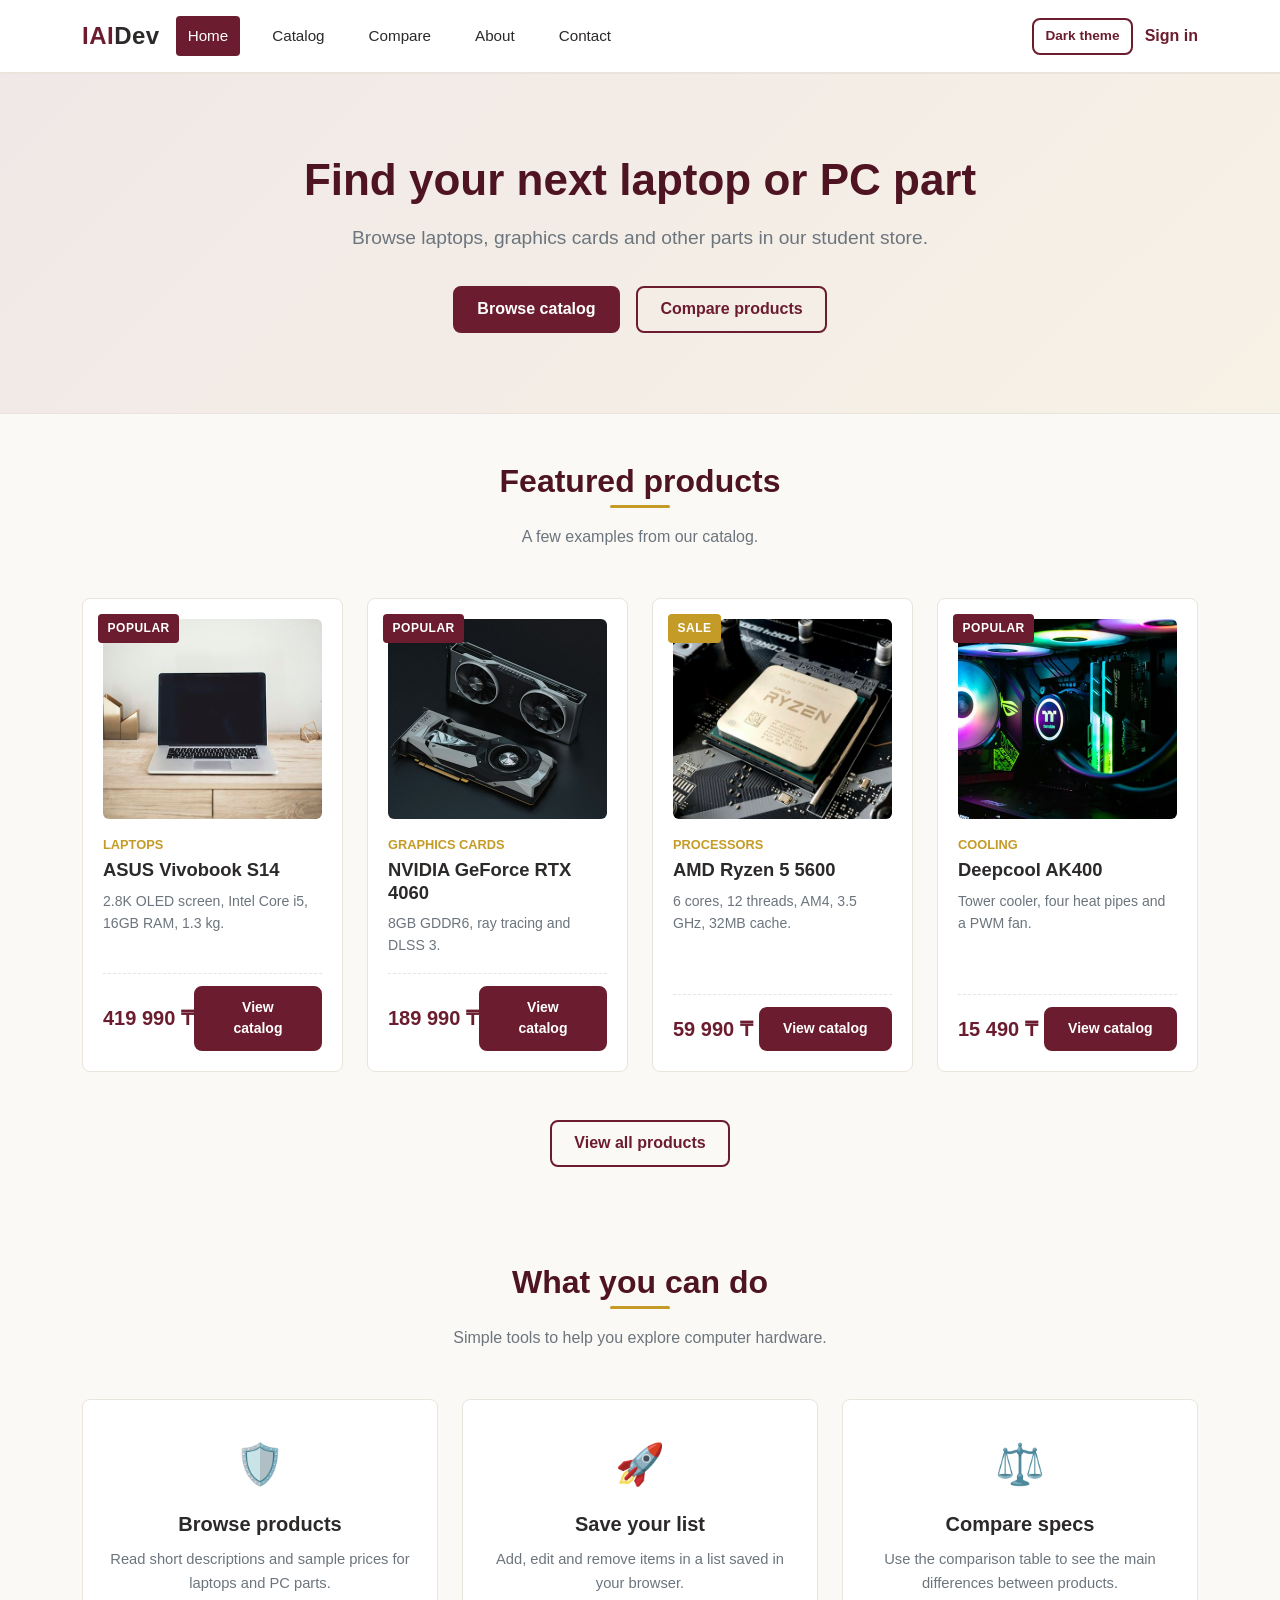
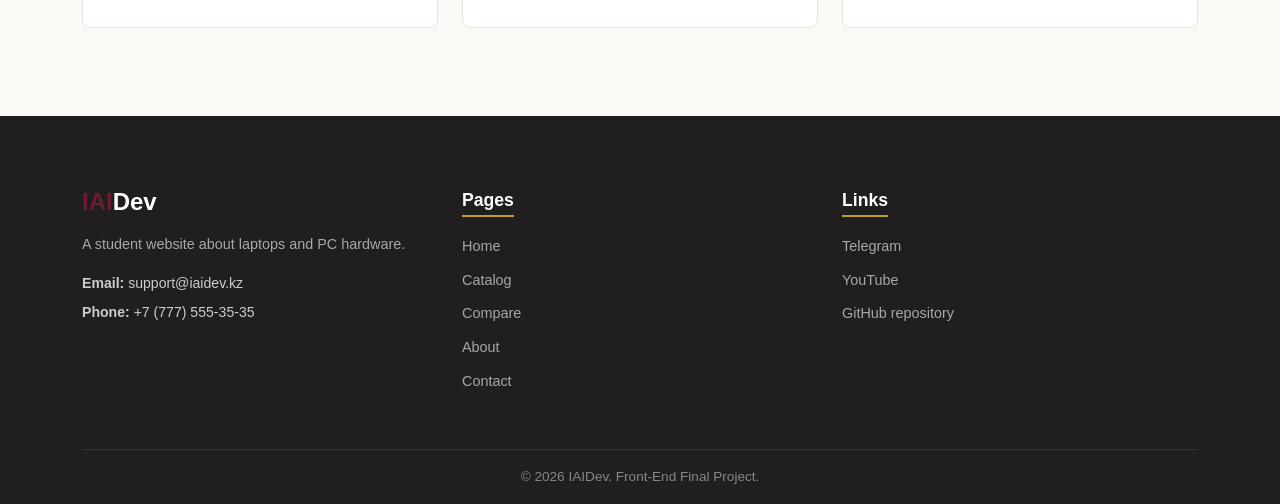
==== commit 588c34df: "final version of site" ====
--- a/index.html
+++ b/index.html
@@ -4,7 +4,7 @@
     <meta charset="UTF-8">
     <meta name="viewport" content="width=device-width, initial-scale=1.0">
     <title>IAIDev - Laptops and PC parts</title>
-    <link href="vendor/bootstrap.min.css" rel="stylesheet">
+    <link rel="stylesheet" href="https://cdn.jsdelivr.net/npm/bootstrap@5.3.3/dist/css/bootstrap.min.css">
     <script src="js/theme.js"></script>
     <link rel="stylesheet" href="css/style.css">
 </head>
@@ -210,15 +210,14 @@
                     </ul>
                 </div>
             </div>
-            <p class="ai-credit">Student project. OpenAI ChatGPT / Codex helped with code, testing and project materials. <a href="about.html#projectCredits">Credits</a></p>
             <div class="footer-bottom text-center py-3">
                 <p class="mb-0">© 2026 IAIDev. Front-End Final Project.</p>
             </div>
         </div>
     </footer>
 
-    <script src="vendor/jquery-3.7.1.min.js"></script>
-    <script src="vendor/bootstrap.bundle.min.js"></script>
+    <script src="https://code.jquery.com/jquery-3.7.1.min.js"></script>
+    <script src="https://cdn.jsdelivr.net/npm/bootstrap@5.3.3/dist/js/bootstrap.bundle.min.js"></script>
     <script src="js/script.js"></script>
     <script src="js/final.js"></script>
 </body>
--- a/css/style.css
+++ b/css/style.css
@@ -608,8 +608,6 @@
         gap: 0.75rem;
     }
 }
-
-/* Final: shared theme and small additions to the existing layout. */
 [data-bs-theme="dark"] {
     --color-primary: #efadc0;
     --color-primary-dark: #f5c9d5;
@@ -721,8 +719,6 @@
 .faq-indicator { font-size: 1.4rem; color: var(--color-primary); }
 .faq-answer { display: none; padding: 0 1.25rem 1.25rem; color: var(--color-text-muted); }
 .faq-answer p { margin: 0; }
-.ai-credit { font-size: 0.85rem; color: #c3bdc0; padding-bottom: 1rem; }
-.ai-credit a { color: #edb5c4; }
 :focus-visible { outline: 3px solid var(--color-accent); outline-offset: 3px; }
 
 @media (max-width: 991px) {
